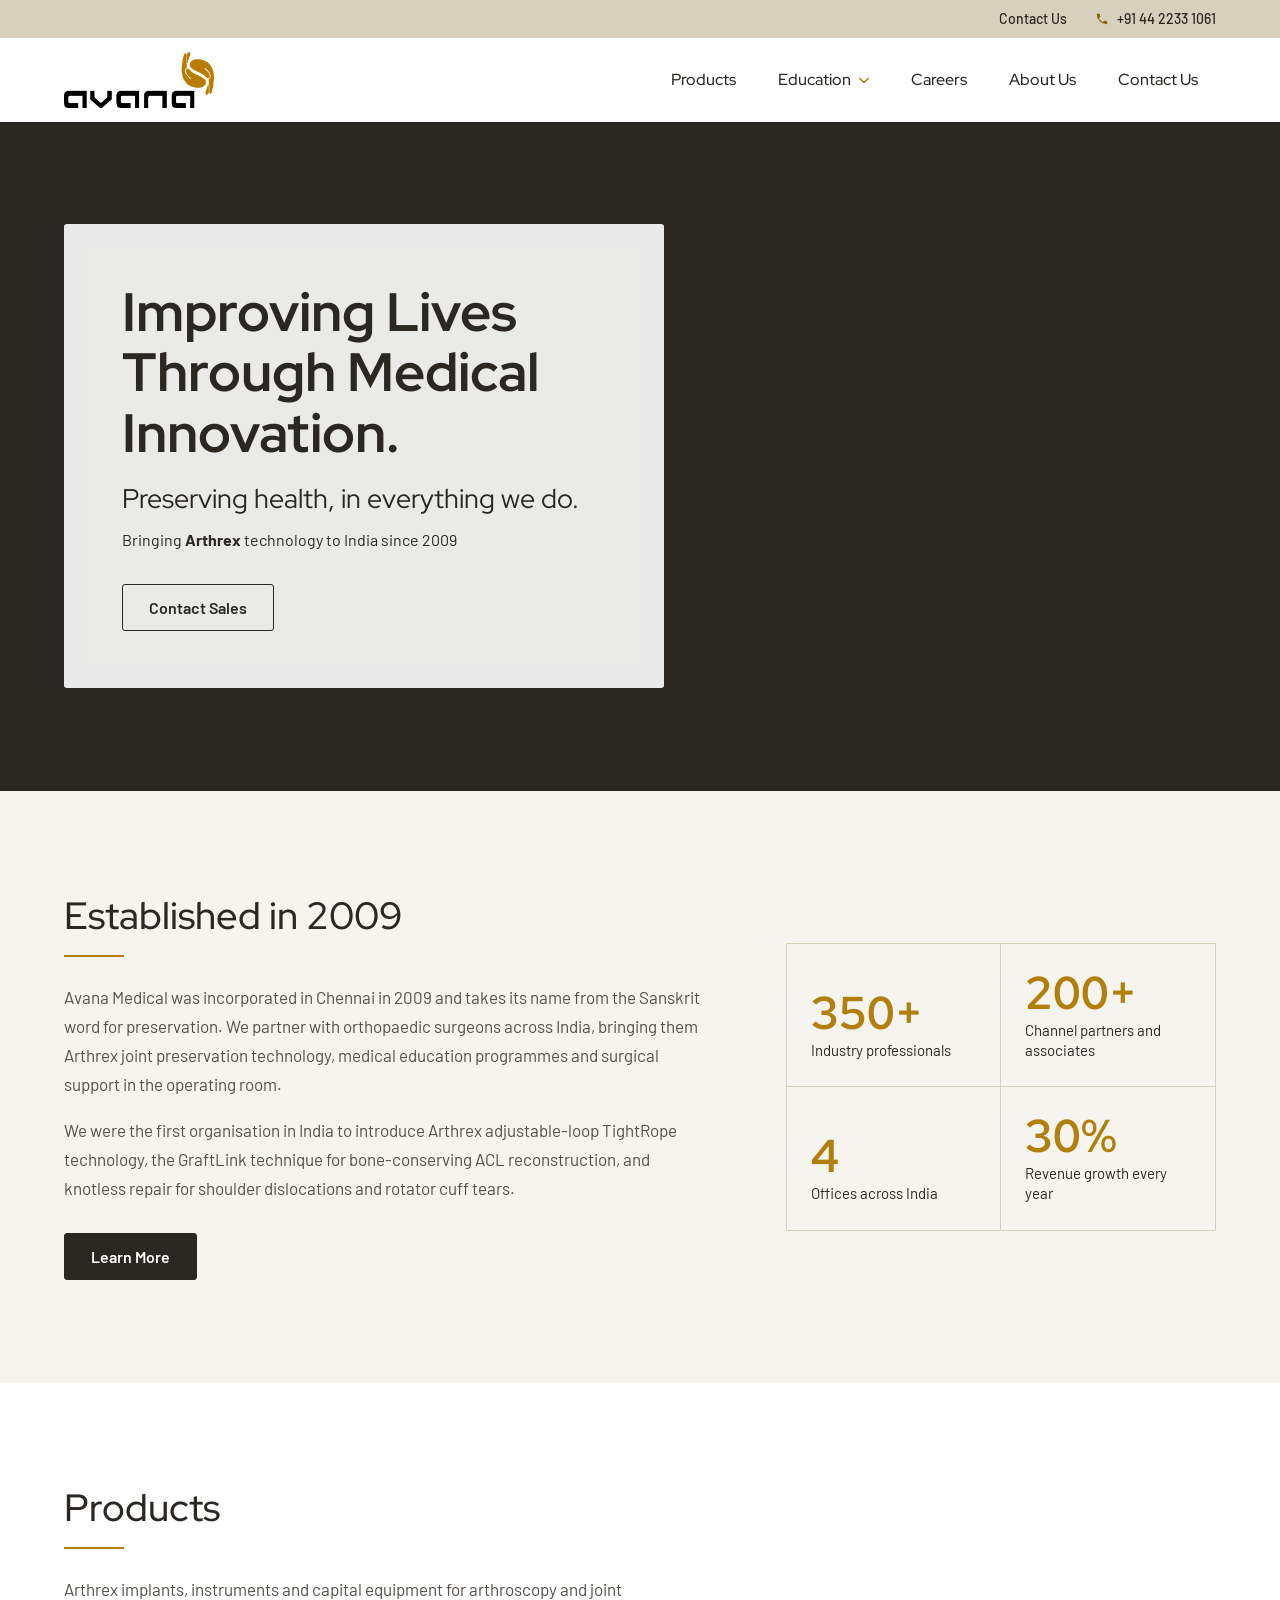
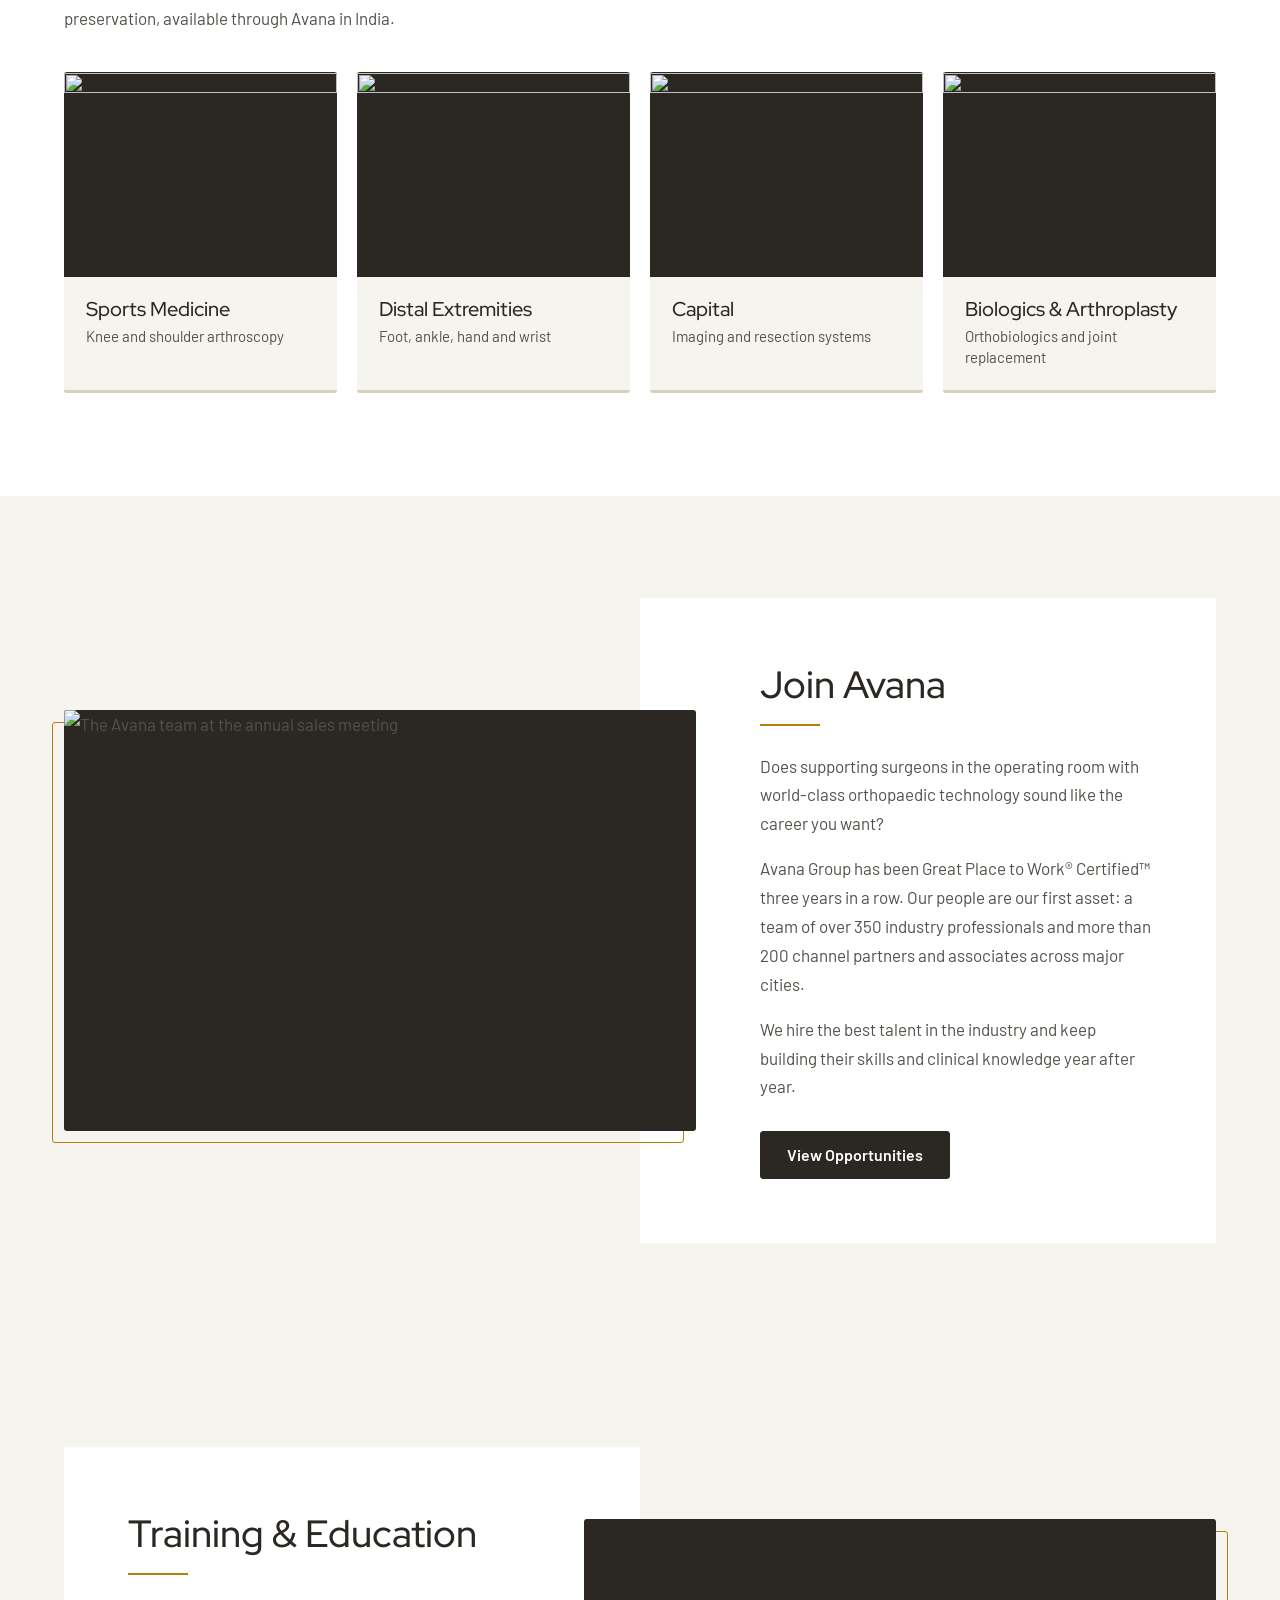
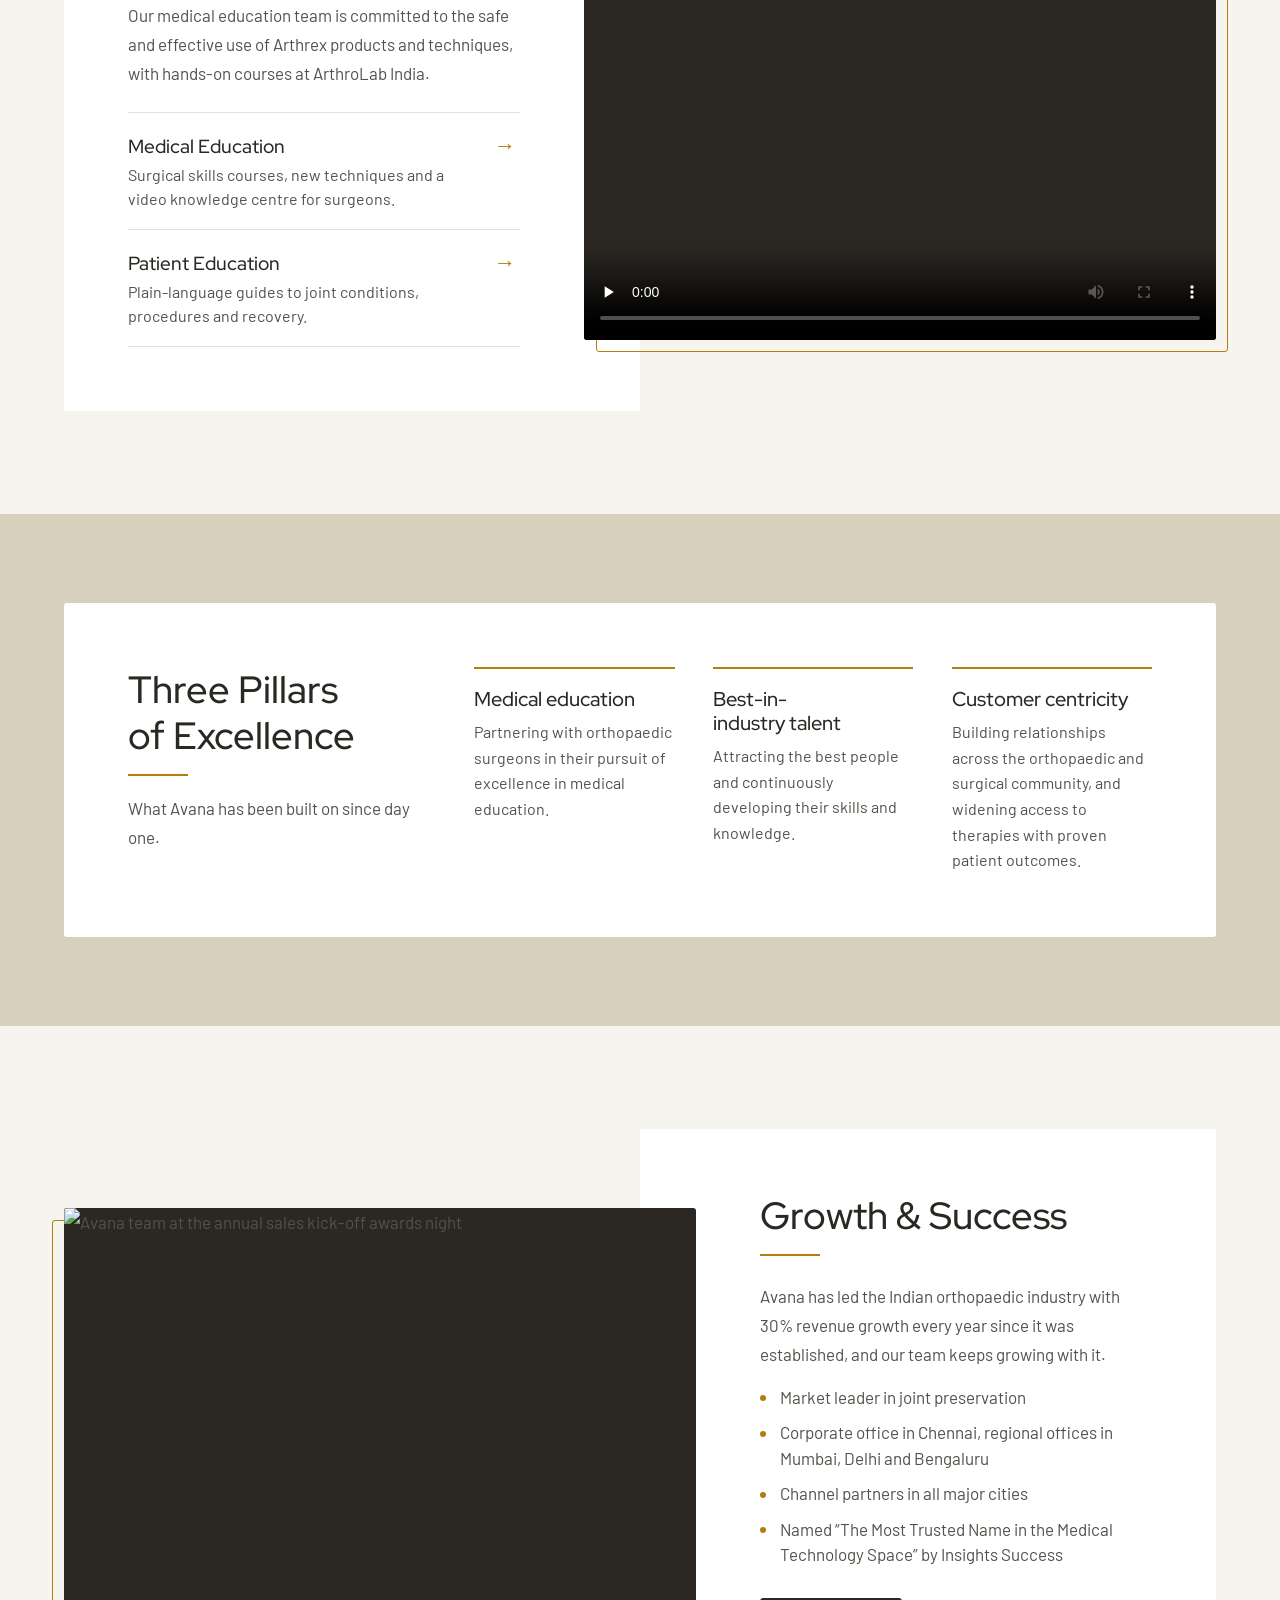
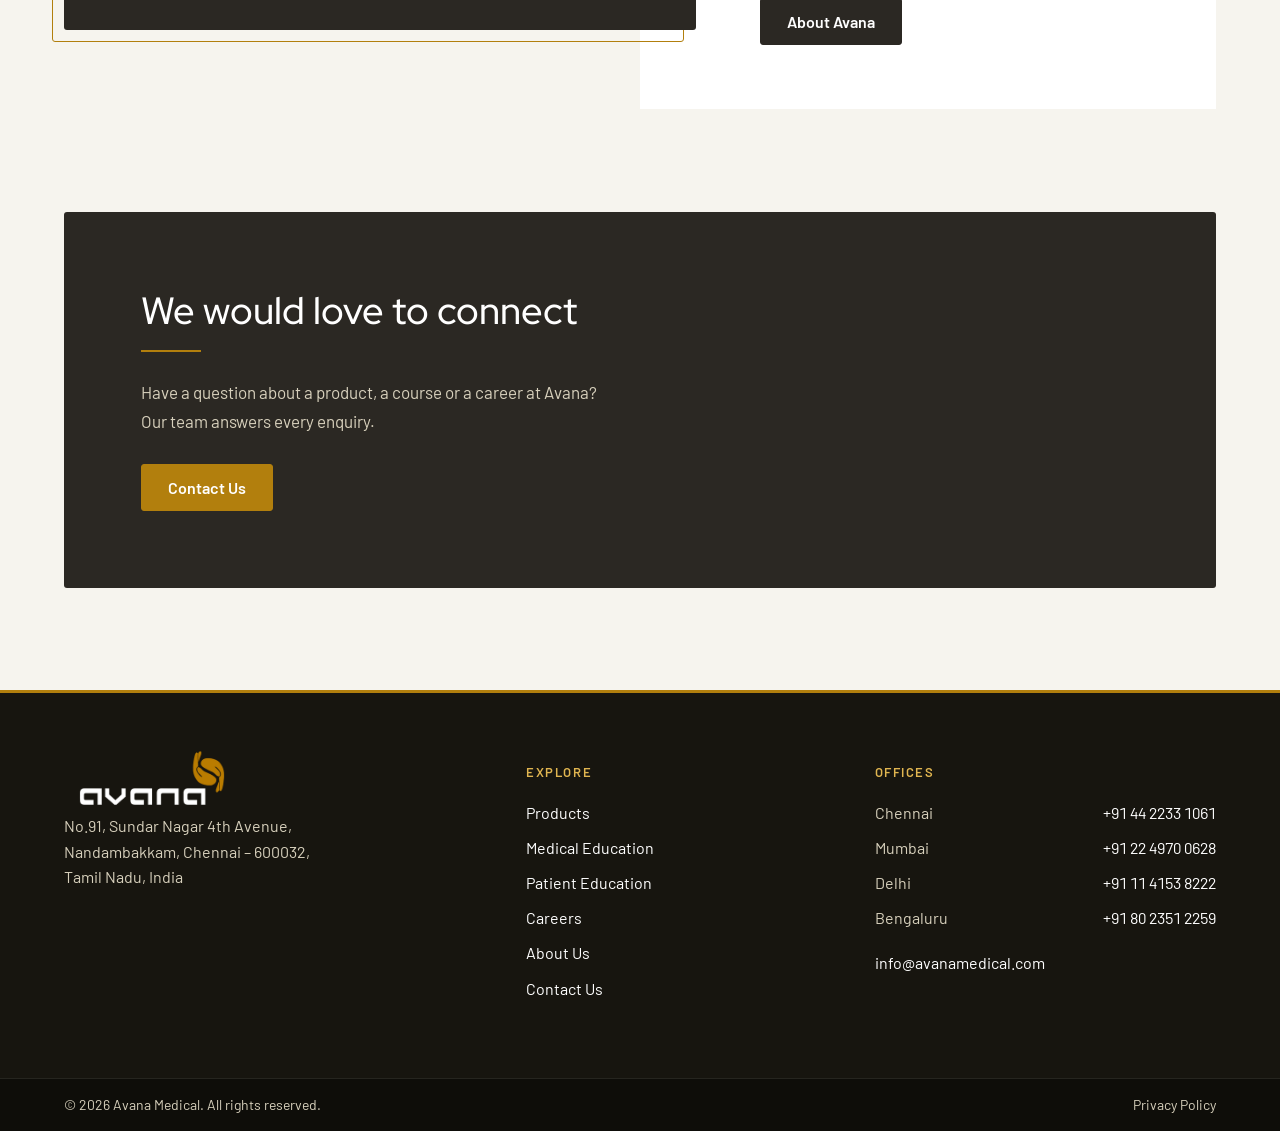
==== index.html @ e6ac974f "Add Avana Medical homepage and About Us page Static site inspired by tribemedical.com in the Avana g" ====
<!DOCTYPE html>
<html lang="en">
<head>
  <meta charset="utf-8">
  <meta name="viewport" content="width=device-width, initial-scale=1">
  <title>Avana Medical | Preserving Health</title>
  <meta name="description" content="Avana Medical brings Arthrex joint preservation technology, surgeon education and surgical support to orthopaedic teams across India. Established in Chennai in 2009.">
  <meta name="theme-color" content="#b27f0d">

  <link rel="preconnect" href="https://fonts.googleapis.com">
  <link rel="preconnect" href="https://fonts.gstatic.com" crossorigin>
  <link href="https://fonts.googleapis.com/css2?family=Barlow:wght@400;500;600&family=Red+Hat+Display:wght@400;500;700&display=swap" rel="stylesheet">
  <link rel="stylesheet" href="assets/css/style.css">
</head>
<body>
  <a class="skip-link" href="#main">Skip to content</a>

  <!-- Utility bar -->
  <div class="topbar">
    <div class="container topbar__inner">
      <a href="contact.html">Contact Us</a>
      <a class="topbar__phone" href="tel:+914422331061">
        <svg viewBox="0 0 24 24" width="14" height="14" aria-hidden="true"><path fill="currentColor" d="M6.6 10.8a15.1 15.1 0 0 0 6.6 6.6l2.2-2.2a1 1 0 0 1 1-.25 11.4 11.4 0 0 0 3.6.57 1 1 0 0 1 1 1V20a1 1 0 0 1-1 1A17 17 0 0 1 3 4a1 1 0 0 1 1-1h3.5a1 1 0 0 1 1 1c0 1.25.2 2.45.57 3.6a1 1 0 0 1-.25 1z"/></svg>
        +91 44 2233 1061
      </a>
    </div>
  </div>

  <!-- Header -->
  <header class="header" id="header">
    <div class="container header__inner">
      <a class="logo" href="index.html" aria-label="Avana Medical home">
        <img src="images/avana%20transaparent%20background-black.png" alt="Avana" width="2136" height="792">
      </a>

      <button class="nav-toggle" id="navToggle" aria-controls="nav" aria-expanded="false" aria-label="Open menu">
        <span></span><span></span><span></span>
      </button>

      <nav class="nav" id="nav" aria-label="Main">
        <ul class="nav__list">
          <li><a class="nav__link" href="products.html">Products</a></li>
          <li class="has-sub">
            <button class="nav__link nav__link--btn" type="button" aria-expanded="false" aria-controls="subEducation">
              Education
              <svg viewBox="0 0 12 8" width="10" height="7" aria-hidden="true"><path d="M1 1.5 6 6.5l5-5" fill="none" stroke="currentColor" stroke-width="1.8" stroke-linecap="round" stroke-linejoin="round"/></svg>
            </button>
            <ul class="sub" id="subEducation">
              <li><a href="medical-education.html">Medical Education</a></li>
              <li><a href="patient-education.html">Patient Education</a></li>
            </ul>
          </li>
          <li><a class="nav__link" href="careers.html">Careers</a></li>
          <li><a class="nav__link" href="about.html">About Us</a></li>
          <li><a class="nav__link" href="contact.html">Contact Us</a></li>
        </ul>
      </nav>
    </div>
  </header>

  <main id="main">

    <!-- Hero -->
    <section class="hero">
      <div class="container">
        <div class="hero__card">
          <h1>Improving Lives Through Medical Innovation.</h1>
          <p class="hero__sub">Preserving health, in everything we do.</p>
          <p class="hero__note">Bringing <strong>Arthrex</strong> technology to India since 2009</p>
          <a class="btn btn--outline" href="contact.html">Contact Sales</a>
        </div>
      </div>
    </section>

    <!-- Established -->
    <section class="section intro">
      <div class="container">
        <div class="intro__text">
          <h2 class="heading">Established in 2009</h2>
          <p>Avana Medical was incorporated in Chennai in 2009 and takes its name from the Sanskrit word for preservation. We partner with orthopaedic surgeons across India, bringing them Arthrex joint preservation technology, medical education programmes and surgical support in the operating room.</p>
          <p>We were the first organisation in India to introduce Arthrex adjustable-loop TightRope technology, the GraftLink technique for bone-conserving ACL reconstruction, and knotless repair for shoulder dislocations and rotator cuff tears.</p>
          <a class="btn" href="about.html">Learn More</a>
        </div>

        <dl class="stats">
          <div class="stat"><dt>Industry professionals</dt><dd>350+</dd></div>
          <div class="stat"><dt>Channel partners and associates</dt><dd>200+</dd></div>
          <div class="stat"><dt>Offices across India</dt><dd>4</dd></div>
          <div class="stat"><dt>Revenue growth every year</dt><dd>30%</dd></div>
        </dl>
      </div>
    </section>

    <!-- Products -->
    <section class="section products" id="products">
      <div class="container">
        <div class="section__head">
          <h2 class="heading">Products</h2>
          <p>Arthrex implants, instruments and capital equipment for arthroscopy and joint preservation, available through Avana in India.</p>
        </div>

        <ul class="product-grid">
          <li>
            <a class="product" href="products.html#sports-medicine">
              <span class="product__img"><img src="https://avanamedical.com/wp-content/uploads/2023/09/banner_resize-04.jpg" alt="" loading="lazy"></span>
              <span class="product__body">
                <span class="product__name">Sports Medicine</span>
                <span class="product__desc">Knee and shoulder arthroscopy</span>
              </span>
            </a>
          </li>
          <li>
            <a class="product" href="products.html#distal-extremities">
              <span class="product__img"><img src="https://avanamedical.com/wp-content/themes/avana/assets/images/banner-3.jpg" alt="" loading="lazy"></span>
              <span class="product__body">
                <span class="product__name">Distal Extremities</span>
                <span class="product__desc">Foot, ankle, hand and wrist</span>
              </span>
            </a>
          </li>
          <li>
            <a class="product" href="products.html#capital">
              <span class="product__img"><img src="https://avanamedical.com/wp-content/uploads/2025/08/5-scaled.png" alt="" loading="lazy"></span>
              <span class="product__body">
                <span class="product__name">Capital</span>
                <span class="product__desc">Imaging and resection systems</span>
              </span>
            </a>
          </li>
          <li>
            <a class="product" href="products.html#biologics-arthroplasty">
              <span class="product__img"><img src="https://avanamedical.com/wp-content/themes/avana/assets/images/banner-2.jpg" alt="" loading="lazy"></span>
              <span class="product__body">
                <span class="product__name">Biologics &amp; Arthroplasty</span>
                <span class="product__desc">Orthobiologics and joint replacement</span>
              </span>
            </a>
          </li>
        </ul>
      </div>
    </section>

    <!-- Careers -->
    <section class="section">
      <div class="container split">
        <div class="split__media">
          <img src="https://avanamedical.com/wp-content/uploads/2024/10/02.png" alt="The Avana team at the annual sales meeting" loading="lazy">
        </div>
        <div class="split__card">
          <h2 class="heading">Join Avana</h2>
          <p>Does supporting surgeons in the operating room with world-class orthopaedic technology sound like the career you want?</p>
          <p>Avana Group has been Great Place to Work® Certified™ three years in a row. Our people are our first asset: a team of over 350 industry professionals and more than 200 channel partners and associates across major cities.</p>
          <p>We hire the best talent in the industry and keep building their skills and clinical knowledge year after year.</p>
          <a class="btn" href="careers.html">View Opportunities</a>
        </div>
      </div>
    </section>

    <!-- Education -->
    <section class="section">
      <div class="container split split--reverse">
        <div class="split__media">
          <video controls preload="none" playsinline poster="https://avanamedical.com/wp-content/themes/avana/assets/images/tour_video.jpg" aria-label="Take a tour of ArthroLab India">
            <source src="https://avanamedical.com/wp-content/uploads/2023/05/take-a-tour.mp4" type="video/mp4">
          </video>
        </div>
        <div class="split__card">
          <h2 class="heading">Training &amp; Education</h2>
          <p>Our medical education team is committed to the safe and effective use of Arthrex products and techniques, with hands-on courses at ArthroLab India.</p>

          <ul class="edu-links">
            <li>
              <a href="medical-education.html">
                <span class="edu-links__title">Medical Education</span>
                <span class="edu-links__desc">Surgical skills courses, new techniques and a video knowledge centre for surgeons.</span>
                <span class="arrow" aria-hidden="true">&rarr;</span>
              </a>
            </li>
            <li>
              <a href="patient-education.html">
                <span class="edu-links__title">Patient Education</span>
                <span class="edu-links__desc">Plain-language guides to joint conditions, procedures and recovery.</span>
                <span class="arrow" aria-hidden="true">&rarr;</span>
              </a>
            </li>
          </ul>
        </div>
      </div>
    </section>

    <!-- Pillars -->
    <section class="band">
      <div class="container">
        <div class="band__card">
          <div class="band__head">
            <h2 class="heading">Three Pillars of Excellence</h2>
            <p>What Avana has been built on since day one.</p>
          </div>
          <ul class="pillars">
            <li>
              <h3>Medical education</h3>
              <p>Partnering with orthopaedic surgeons in their pursuit of excellence in medical education.</p>
            </li>
            <li>
              <h3>Best-in-industry talent</h3>
              <p>Attracting the best people and continuously developing their skills and knowledge.</p>
            </li>
            <li>
              <h3>Customer centricity</h3>
              <p>Building relationships across the orthopaedic and surgical community, and widening access to therapies with proven patient outcomes.</p>
            </li>
          </ul>
        </div>
      </div>
    </section>

    <!-- Growth -->
    <section class="section">
      <div class="container split">
        <div class="split__media">
          <img src="https://avanamedical.com/wp-content/uploads/2025/08/malaysia-1.png" alt="Avana team at the annual sales kick-off awards night" loading="lazy">
        </div>
        <div class="split__card">
          <h2 class="heading">Growth &amp; Success</h2>
          <p>Avana has led the Indian orthopaedic industry with 30% revenue growth every year since it was established, and our team keeps growing with it.</p>
          <ul class="ticks">
            <li>Market leader in joint preservation</li>
            <li>Corporate office in Chennai, regional offices in Mumbai, Delhi and Bengaluru</li>
            <li>Channel partners in all major cities</li>
            <li>Named “The Most Trusted Name in the Medical Technology Space” by Insights Success</li>
          </ul>
          <a class="btn" href="about.html">About Avana</a>
        </div>
      </div>
    </section>

    <!-- Connect -->
    <section class="section section--tight">
      <div class="container">
        <div class="connect">
          <div class="connect__text">
            <h2 class="heading heading--light">We would love to connect</h2>
            <p>Have a question about a product, a course or a career at Avana? Our team answers every enquiry.</p>
            <a class="btn btn--gold" href="contact.html">Contact Us</a>
          </div>
        </div>
      </div>
    </section>

  </main>

  <!-- Footer -->
  <footer class="footer">
    <div class="container footer__grid">
      <div class="footer__brand">
        <img src="images/footer-logo.png" alt="Avana" width="500" height="150" loading="lazy">
        <address>
          No.91, Sundar Nagar 4th Avenue,<br>
          Nandambakkam, Chennai – 600032,<br>
          Tamil Nadu, India
        </address>
      </div>

      <nav aria-label="Footer">
        <h2 class="footer__title">Explore</h2>
        <ul>
          <li><a href="products.html">Products</a></li>
          <li><a href="medical-education.html">Medical Education</a></li>
          <li><a href="patient-education.html">Patient Education</a></li>
          <li><a href="careers.html">Careers</a></li>
          <li><a href="about.html">About Us</a></li>
          <li><a href="contact.html">Contact Us</a></li>
        </ul>
      </nav>

      <div>
        <h2 class="footer__title">Offices</h2>
        <ul class="footer__offices">
          <li><span>Chennai</span> <a href="tel:+914422331061">+91 44 2233 1061</a></li>
          <li><span>Mumbai</span> <a href="tel:+912249700628">+91 22 4970 0628</a></li>
          <li><span>Delhi</span> <a href="tel:+911141538222">+91 11 4153 8222</a></li>
          <li><span>Bengaluru</span> <a href="tel:+918023512259">+91 80 2351 2259</a></li>
        </ul>
        <p class="footer__mail"><a href="mailto:info@avanamedical.com">info@avanamedical.com</a></p>
      </div>
    </div>

    <div class="footer__bar">
      <div class="container footer__bar-inner">
        <p>&copy; <span id="year">2026</span> Avana Medical. All rights reserved.</p>
        <a href="privacy-policy.html">Privacy Policy</a>
      </div>
    </div>
  </footer>

  <script src="assets/js/main.js"></script>
</body>
</html>
---- assets/css/style.css ----
/* Avana Medical — site styles
   Layout: warm paper ground, white cards overlapping outlined photos,
   thin gold rule under every section heading. */

:root {
  /* Brand */
  --primary: #b27f0d;
  --primary-dark: #8a6208;   /* gold for small text on light grounds */
  --secondary: #d7d0bc;

  /* Neutrals, biased toward the brand sand */
  --ink: #2b2823;
  --ink-soft: #55504a;
  --paper: #f6f4ee;
  --white: #ffffff;
  --line: #e4dfd0;

  --font-display: "Red Hat Display", "Segoe UI", Arial, sans-serif;
  --font-body: "Barlow", "Segoe UI", Arial, sans-serif;

  --container: 1200px;
  --gutter: 24px;
  --overlap: 56px;
}

*, *::before, *::after { box-sizing: border-box; }

html { scroll-behavior: smooth; }

body {
  margin: 0;
  background: var(--paper);
  color: var(--ink-soft);
  font-family: var(--font-body);
  font-size: 17px;
  line-height: 1.7;
  -webkit-font-smoothing: antialiased;
}

img { display: block; max-width: 100%; height: auto; }

a { color: inherit; }

h1, h2, h3 {
  margin: 0;
  color: var(--ink);
  font-family: var(--font-display);
  font-weight: 500;
  line-height: 1.2;
  text-wrap: balance;
}

p { margin: 0; }

ul { margin: 0; padding: 0; list-style: none; }

:focus-visible { outline: 2px solid var(--primary); outline-offset: 3px; }

.container {
  width: 100%;
  max-width: var(--container);
  margin-inline: auto;
  padding-inline: var(--gutter);
}

.skip-link {
  position: absolute;
  left: 8px;
  top: -60px;
  z-index: 100;
  padding: 10px 16px;
  background: var(--ink);
  color: var(--white);
}
.skip-link:focus { top: 8px; }

/* ---------- Buttons ---------- */

.btn {
  display: inline-block;
  padding: 13px 26px;
  border: 1px solid var(--ink);
  border-radius: 3px;
  background: var(--ink);
  color: var(--white);
  font-family: var(--font-body);
  font-size: 16px;
  font-weight: 600;
  line-height: 1.2;
  text-decoration: none;
  transition: background-color .2s, border-color .2s, color .2s;
}
.btn:hover { background: var(--primary-dark); border-color: var(--primary-dark); }

.btn--outline { background: transparent; color: var(--ink); }
.btn--outline:hover { background: var(--ink); border-color: var(--ink); color: var(--white); }

.btn--gold { background: var(--primary); border-color: var(--primary); color: var(--white); }
.btn--gold:hover { background: var(--white); border-color: var(--white); color: var(--ink); }

/* ---------- Heading with gold rule ---------- */

.heading {
  font-size: clamp(28px, 3.2vw, 38px);
  padding-bottom: 18px;
  margin-bottom: 26px;
  position: relative;
}
.heading::after {
  content: "";
  position: absolute;
  left: 0;
  bottom: 0;
  width: 60px;
  height: 2px;
  background: var(--primary);
}
.heading--light { color: var(--white); }

/* ---------- Top bar ---------- */

.topbar { background: var(--secondary); color: var(--ink); font-size: 14px; font-weight: 500; }
.topbar__inner { display: flex; justify-content: flex-end; align-items: center; gap: 28px; min-height: 38px; }
.topbar a { text-decoration: none; }
.topbar a:hover { text-decoration: underline; }
.topbar__phone { display: inline-flex; align-items: center; gap: 8px; }
.topbar__phone svg { color: var(--primary-dark); }

/* ---------- Header / nav ---------- */

.header {
  position: sticky;
  top: 0;
  z-index: 50;
  background: var(--white);
  transition: box-shadow .2s;
}
.header.is-stuck { box-shadow: 0 2px 18px rgba(43, 40, 35, .1); }

.header__inner { display: flex; align-items: center; justify-content: space-between; gap: 24px; min-height: 84px; }

.logo img { width: 150px; height: auto; }

.nav__list { display: flex; align-items: center; gap: 6px; }

.nav__link {
  display: inline-flex;
  align-items: center;
  gap: 8px;
  padding: 12px 18px;
  border: 0;
  background: none;
  color: var(--ink);
  font-family: var(--font-display);
  font-size: 16px;
  font-weight: 500;
  line-height: 1.2;
  text-decoration: none;
  cursor: pointer;
  position: relative;
}
.nav__link::after {
  content: "";
  position: absolute;
  left: 18px;
  right: 18px;
  bottom: 4px;
  height: 2px;
  background: var(--primary);
  transform: scaleX(0);
  transform-origin: left;
  transition: transform .2s;
}
.nav__link:hover::after,
.has-sub:hover > .nav__link::after,
.has-sub.is-open > .nav__link::after { transform: scaleX(1); }
.nav__link svg { color: var(--primary); transition: transform .2s; }
.has-sub:hover > .nav__link svg,
.has-sub.is-open > .nav__link svg { transform: rotate(180deg); }

.has-sub { position: relative; }

.sub {
  position: absolute;
  top: 100%;
  left: 0;
  min-width: 230px;
  padding: 8px 0;
  background: var(--white);
  border-top: 2px solid var(--primary);
  box-shadow: 0 14px 30px rgba(43, 40, 35, .14);
  opacity: 0;
  visibility: hidden;
  transform: translateY(6px);
  transition: opacity .18s, transform .18s, visibility .18s;
}
.has-sub:hover > .sub,
.has-sub:focus-within > .sub,
.has-sub.is-open > .sub { opacity: 1; visibility: visible; transform: none; }

.sub a {
  display: block;
  padding: 11px 20px;
  color: var(--ink);
  font-size: 16px;
  font-weight: 500;
  text-decoration: none;
}
.sub a:hover { background: var(--paper); color: var(--primary-dark); }

.nav-toggle {
  display: none;
  width: 44px;
  height: 44px;
  padding: 11px 9px;
  border: 0;
  background: none;
  cursor: pointer;
  flex-direction: column;
  justify-content: space-between;
}
.nav-toggle span { display: block; height: 2px; background: var(--ink); transition: transform .2s, opacity .2s; }
.nav-toggle[aria-expanded="true"] span:nth-child(1) { transform: translateY(10px) rotate(45deg); }
.nav-toggle[aria-expanded="true"] span:nth-child(2) { opacity: 0; }
.nav-toggle[aria-expanded="true"] span:nth-child(3) { transform: translateY(-10px) rotate(-45deg); }

/* ---------- Hero ---------- */

.hero {
  background: var(--ink) url("https://avanamedical.com/wp-content/uploads/2023/09/banner_resize-06.jpg") right center / cover no-repeat;
  padding-block: clamp(48px, 8vw, 110px);
}

.hero__card {
  max-width: 600px;
  padding: clamp(28px, 4.5vw, 60px);
  background: rgba(255, 255, 255, .9);
  -webkit-backdrop-filter: blur(10px);
  backdrop-filter: blur(10px);
  border-radius: 3px;
}

.hero h1 { font-size: clamp(34px, 4.6vw, 54px); font-weight: 700; line-height: 1.12; }
.hero__sub { margin-top: 18px; color: var(--ink); font-family: var(--font-display); font-size: clamp(20px, 2.2vw, 27px); line-height: 1.3; }
.hero__note { margin-top: 10px; color: var(--ink); font-size: 16px; }
.hero .btn { margin-top: 30px; }

/* ---------- Sections ---------- */

.section { padding-block: clamp(56px, 8vw, 110px); }
.section--tight { padding-top: 0; }

.section__head { max-width: 640px; margin-bottom: 40px; }

/* Intro */
.intro .container { display: grid; grid-template-columns: minmax(0, 1.5fr) minmax(0, 1fr); gap: clamp(32px, 6vw, 90px); align-items: center; }
.intro__text { display: flex; flex-direction: column; align-items: flex-start; gap: 18px; }
.intro__text .heading { margin-bottom: 8px; }
.intro__text .btn { margin-top: 12px; }

.stats { margin: 0; display: grid; grid-template-columns: 1fr 1fr; border-top: 1px solid var(--secondary); border-left: 1px solid var(--secondary); }
.stat { display: flex; flex-direction: column-reverse; gap: 4px; padding: 26px 24px; border-right: 1px solid var(--secondary); border-bottom: 1px solid var(--secondary); }
.stat dd { margin: 0; color: var(--primary); font-family: var(--font-display); font-size: clamp(34px, 3.6vw, 46px); font-weight: 700; line-height: 1; font-variant-numeric: tabular-nums; }
.stat dt { color: var(--ink); font-size: 15px; line-height: 1.35; }

/* Products */
.products { background: var(--white); }

.product-grid { display: grid; grid-template-columns: repeat(4, minmax(0, 1fr)); gap: 20px; }

.product-grid > li { display: flex; }

.product {
  display: flex;
  flex-direction: column;
  width: 100%;
  overflow: hidden;
  border-radius: 3px;
  background: var(--paper);
  text-decoration: none;
}
.product__img { overflow: hidden; background: var(--ink); }
.product img { width: 100%; aspect-ratio: 4 / 3; object-fit: cover; object-position: 78% center; transition: transform .5s; }
.product:hover img { transform: scale(1.05); }
.product__body { flex: 1; padding: 20px 22px 22px; display: flex; flex-direction: column; gap: 4px; border-bottom: 3px solid var(--secondary); transition: border-color .2s; }
.product:hover .product__body { border-bottom-color: var(--primary); }
.product__name { color: var(--ink); font-family: var(--font-display); font-size: 20px; font-weight: 500; line-height: 1.25; }
.product__desc { font-size: 15px; line-height: 1.4; }

/* Split: outlined photo with an overlapping white card */
.split { display: grid; grid-template-columns: minmax(0, 1fr) minmax(0, 1fr); align-items: center; }

.split__media { position: relative; z-index: 1; margin-right: calc(var(--overlap) * -1); }
.split__media::before { content: ""; position: absolute; inset: 12px 12px -12px -12px; border: 1px solid var(--primary); border-radius: 3px; }
.split__media img,
.split__media video { position: relative; display: block; width: 100%; aspect-ratio: 3 / 2; object-fit: cover; border-radius: 3px; background: var(--ink); }

.split__card {
  background: var(--white);
  padding: clamp(32px, 5vw, 72px);
  padding-left: calc(var(--overlap) + clamp(32px, 5vw, 72px));
  display: flex;
  flex-direction: column;
  align-items: flex-start;
  gap: 16px;
}
.split__card .heading { margin-bottom: 10px; }
.split__card .btn { margin-top: 14px; }

.split--reverse .split__media { order: 2; margin-right: 0; margin-left: calc(var(--overlap) * -1); }
.split--reverse .split__media::before { inset: 12px -12px -12px 12px; }
.split--reverse .split__card { padding-left: clamp(32px, 5vw, 72px); padding-right: calc(var(--overlap) + clamp(32px, 5vw, 72px)); }

/* Education links */
.edu-links { align-self: stretch; margin-top: 8px; border-top: 1px solid var(--line); }
.edu-links a { position: relative; display: block; padding: 18px 44px 18px 0; border-bottom: 1px solid var(--line); text-decoration: none; }
.edu-links__title { display: block; color: var(--ink); font-family: var(--font-display); font-size: 19px; font-weight: 500; transition: color .2s; }
.edu-links__desc { display: block; font-size: 16px; line-height: 1.5; }
.edu-links .arrow { position: absolute; right: 4px; top: 18px; color: var(--primary); font-size: 22px; line-height: 1.2; transition: transform .2s; }
.edu-links a:hover .edu-links__title { color: var(--primary-dark); }
.edu-links a:hover .arrow { transform: translateX(5px); }

/* Tick list */
.ticks { display: flex; flex-direction: column; gap: 10px; }
.ticks li { position: relative; padding-left: 20px; line-height: 1.5; }
.ticks li::before { content: ""; position: absolute; left: 0; top: .6em; width: 6px; height: 6px; border-radius: 50%; background: var(--primary); }

/* Pillars band */
.band { background: var(--secondary); padding-block: clamp(48px, 7vw, 90px); }
.band__card { background: var(--white); padding: clamp(32px, 5vw, 64px); display: grid; grid-template-columns: minmax(0, 1fr) minmax(0, 2.4fr); gap: clamp(28px, 5vw, 72px); border-radius: 3px; }
.band__head .heading { margin-bottom: 18px; }
.pillars { display: grid; grid-template-columns: repeat(3, minmax(0, 1fr)); gap: clamp(20px, 3vw, 40px); }
.pillars li { padding-top: 18px; border-top: 2px solid var(--primary); }
.pillars h3 { margin-bottom: 8px; font-size: 20px; }
.pillars p { font-size: 16px; line-height: 1.6; }

/* Connect */
.connect {
  background: var(--ink) url("https://avanamedical.com/wp-content/uploads/2023/09/banner_resize-04.jpg") right center / cover no-repeat;
  border-radius: 3px;
  padding: clamp(36px, 6vw, 80px);
}
.connect__text { max-width: 480px; color: var(--secondary); display: flex; flex-direction: column; align-items: flex-start; gap: 0; }
.connect__text .btn { margin-top: 28px; }

/* ---------- Footer ---------- */

.footer { background: #17150f; border-top: 3px solid var(--primary); color: var(--secondary); font-size: 16px; }
.footer__grid { display: grid; grid-template-columns: minmax(0, 1.4fr) minmax(0, 1fr) minmax(0, 1.2fr); gap: clamp(28px, 5vw, 72px); padding-block: clamp(40px, 6vw, 72px); }
/* footer-logo.png carries transparent padding, so it is sized wider and pulled into line */
.footer__brand img { width: 220px; margin: -20px 0 2px -22px; }
.footer address { font-style: normal; line-height: 1.6; }
.footer__title { margin-bottom: 14px; color: #e0b550; font-family: var(--font-body); font-size: 13px; font-weight: 600; letter-spacing: .12em; text-transform: uppercase; }
.footer li { padding-block: 4px; }
.footer a { color: var(--white); text-decoration: none; }
.footer a:hover { color: #e0b550; text-decoration: underline; }
.footer__offices li { display: flex; justify-content: space-between; gap: 16px; flex-wrap: wrap; font-variant-numeric: tabular-nums; }
.footer__mail { margin-top: 14px; }
.footer__bar { background: #0e0d09; border-top: 1px solid rgba(215, 208, 188, .12); color: var(--secondary); font-size: 14px; }
.footer__bar-inner { display: flex; justify-content: space-between; align-items: center; flex-wrap: wrap; gap: 8px 24px; min-height: 52px; padding-block: 12px; }
.footer__bar a { color: var(--secondary); }
.footer__bar a:hover { color: var(--white); }

/* ---------- Responsive ---------- */

@media (max-width: 1000px) {
  .product-grid { grid-template-columns: repeat(2, minmax(0, 1fr)); }
  .band__card { grid-template-columns: 1fr; }
}

@media (max-width: 860px) {
  :root { --gutter: 20px; }
  body { font-size: 16px; }

  .nav-toggle { display: flex; }

  .nav {
    position: absolute;
    top: 100%;
    left: 0;
    right: 0;
    background: var(--white);
    border-top: 1px solid var(--line);
    box-shadow: 0 18px 30px rgba(43, 40, 35, .14);
    display: none;
  }
  .nav.is-open { display: block; }
  .nav__list { flex-direction: column; align-items: stretch; gap: 0; padding: 8px var(--gutter) 16px; }
  .nav__link { width: 100%; justify-content: space-between; padding: 14px 0; border-bottom: 1px solid var(--line); font-size: 17px; }
  .nav__link::after { display: none; }

  .sub { position: static; display: none; min-width: 0; padding: 0 0 0 16px; border-top: 0; box-shadow: none; opacity: 1; visibility: visible; transform: none; transition: none; }
  .has-sub:hover > .sub, .has-sub:focus-within > .sub { display: none; }
  .has-sub.is-open > .sub { display: block; }
  .has-sub:hover > .nav__link svg { transform: none; }
  .has-sub.is-open > .nav__link svg { transform: rotate(180deg); }
  .sub a { padding: 13px 0; border-bottom: 1px solid var(--line); }

  .header__inner { min-height: 68px; }

  .intro .container { grid-template-columns: 1fr; }

  .split { grid-template-columns: 1fr; }
  .split__media, .split--reverse .split__media { order: 0; margin: 0 12px 0 12px; }
  .split__card, .split--reverse .split__card { padding: 44px 24px 32px; margin-top: -12px; }

  .pillars { grid-template-columns: 1fr; }

  .footer__grid { grid-template-columns: 1fr 1fr; }
  .footer__brand { grid-column: 1 / -1; }
}

@media (max-width: 520px) {
  .product-grid { grid-template-columns: 1fr; }
  .product img { aspect-ratio: 16 / 9; }
  .footer__grid { grid-template-columns: 1fr; }
  .hero { background-position: 70% center; }
}

@media (prefers-reduced-motion: reduce) {
  html { scroll-behavior: auto; }
  *, *::before, *::after { transition: none !important; }
}

/* =====================================================================
   Inner pages: shared pieces (page hero, two-tone headings, reveal)
   ===================================================================== */

:root {
  --sand-light: #ebe6d8;
  --gold-light: #e0b550;   /* gold for text on dark grounds */
  --night: #17150f;
  --danger: #b3261e;
}

.gold { color: var(--primary); }

.eyebrow { color: var(--primary-dark); font-size: 13px; font-weight: 600; letter-spacing: .14em; text-transform: uppercase; }

.heading--center { text-align: center; }
.heading--center::after { left: 50%; transform: translateX(-50%); }

.lead { color: var(--ink); font-size: 19px; font-weight: 500; line-height: 1.55; }

.section--sand { background: var(--secondary); }
.section--sand .gold, .section--sand .gptw__num { color: var(--primary-dark); }
.section--sand-light { background: var(--sand-light); }

.nav__link[aria-current="page"]::after { transform: scaleX(1); }

/* Scroll reveal. Only active once main.js has added .reveal-ready */
.reveal-ready [data-reveal] { opacity: 0; translate: 0 28px; transition: opacity .7s ease, translate .7s ease, transform .25s, box-shadow .25s; }
.reveal-ready [data-reveal].is-in { opacity: 1; translate: none; }

@keyframes spin { to { transform: rotate(360deg); } }

/* ---------- Page hero ---------- */

.page-hero {
  position: relative;
  isolation: isolate;
  overflow: hidden;
  padding-block: clamp(64px, 9vw, 120px);
  border-bottom: 3px solid var(--primary);
  background: var(--night);
  color: var(--secondary);
  text-align: center;
}
.page-hero::before {
  content: "";
  position: absolute;
  inset: 0;
  z-index: -2;
  background: url("https://avanamedical.com/wp-content/uploads/2024/10/about-us-banner-1-1568x491.png") center / cover no-repeat;
  opacity: .2;
  filter: grayscale(.7);
}
.page-hero::after {
  content: "";
  position: absolute;
  inset: 0;
  z-index: -2;
  background: radial-gradient(ellipse at center, rgba(23, 21, 15, .35) 0%, rgba(23, 21, 15, .92) 78%);
}
.network { position: absolute; inset: 0; z-index: -1; width: 100%; height: 100%; }
.page-hero__inner { position: relative; }
.page-hero h1 { color: var(--white); font-size: clamp(36px, 5vw, 56px); font-weight: 700; }
.page-hero p { margin-top: 12px; font-family: var(--font-display); font-size: clamp(17px, 1.8vw, 21px); }

.crumbs { display: flex; justify-content: center; gap: 10px; margin-bottom: 18px; font-size: 14px; letter-spacing: .04em; }
.crumbs a { color: var(--secondary); text-decoration: none; }
.crumbs a:hover { color: var(--white); text-decoration: underline; }
.crumbs [aria-current] { color: var(--gold-light); }

/* =====================================================================
   About page
   ===================================================================== */

/* Foundation + technology orbit */
.foundation { display: grid; grid-template-columns: minmax(0, 1.05fr) minmax(0, 1fr); gap: clamp(32px, 6vw, 80px); align-items: center; }
.foundation__text { display: flex; flex-direction: column; gap: 18px; }
.foundation__text .heading { margin-bottom: 6px; }

.orbit { position: relative; width: 100%; max-width: 460px; margin-inline: auto; aspect-ratio: 1; }
.orbit__art { display: block; width: 100%; height: 100%; overflow: visible; }
.orbit__ring, .orbit__sat { transform-origin: 200px 200px; }
.orbit__ring--a { animation: spin 90s linear infinite; }
.orbit__ring--b { animation: spin 70s linear infinite reverse; }
.orbit__sat--a { animation: spin 20s linear infinite; }
.orbit__sat--b { animation: spin 13s linear infinite reverse; }

.orbit__list { position: absolute; inset: 0; }
.orbit__list li {
  position: absolute;
  left: var(--x);
  top: var(--y);
  transform: translate(-50%, -50%);
  width: max-content;
  max-width: 150px;
  padding: 8px 12px;
  border: 1px solid var(--line);
  border-top: 2px solid var(--primary);
  border-radius: 3px;
  background: var(--white);
  box-shadow: 0 8px 20px rgba(43, 40, 35, .1);
  color: var(--ink);
  font-size: 13.5px;
  font-weight: 600;
  line-height: 1.3;
  text-align: center;
}

/* Purpose / Mission / Vision */
.pmv { display: grid; grid-template-columns: repeat(3, minmax(0, 1fr)); gap: 24px; margin-top: 18px; }
.pmv__card {
  position: relative;
  overflow: hidden;
  display: flex;
  flex-direction: column;
  gap: 12px;
  padding: 34px 30px 38px;
  border-radius: 4px;
  background: var(--white);
  box-shadow: 0 10px 30px rgba(43, 40, 35, .08);
  transition: transform .25s, box-shadow .25s;
}
.pmv__card::after { content: ""; position: absolute; right: -70px; bottom: -70px; width: 180px; height: 180px; border: 1px solid var(--line); border-radius: 50%; box-shadow: 0 0 0 26px rgba(215, 208, 188, .22); pointer-events: none; }
.pmv__card:hover { transform: translateY(-6px); box-shadow: 0 18px 40px rgba(43, 40, 35, .14); }
.pmv__icon { display: grid; place-items: center; width: 58px; height: 58px; border-radius: 50%; background: var(--sand-light); color: var(--primary-dark); }
.pmv__card h3 { font-size: 22px; }
.pmv__card p { position: relative; z-index: 1; }

.pmv__card--feature { background: linear-gradient(160deg, #c1902a 0%, #8a6208 52%, #3a2b0a 100%); color: rgba(255, 255, 255, .94); }
.pmv__card--feature h3 { color: var(--white); }
.pmv__card--feature .pmv__icon { background: rgba(255, 255, 255, .16); color: var(--white); }
.pmv__card--feature::after { border-color: rgba(255, 255, 255, .28); box-shadow: 0 0 0 26px rgba(255, 255, 255, .06); }

/* Image + text pairs */
.duo { display: grid; grid-template-columns: minmax(0, .9fr) minmax(0, 1.1fr); gap: clamp(40px, 6vw, 88px); align-items: center; }
.duo--reverse { grid-template-columns: minmax(0, 1.1fr) minmax(0, .9fr); }
.duo--reverse > :first-child { order: 2; }
.duo--wide-text { grid-template-columns: minmax(0, 1.5fr) minmax(0, .75fr); }
.duo__text { display: flex; flex-direction: column; gap: 16px; }
.duo__text .heading { margin-bottom: 10px; }
.duo__text strong { color: var(--ink); font-weight: 600; }

/* Photo with gold corner brackets */
.frame { position: relative; margin: 14px; }
.frame::before, .frame::after { content: ""; position: absolute; width: 72px; height: 72px; border: 0 solid var(--primary); }
.frame::before { top: -14px; left: -14px; border-top-width: 5px; border-left-width: 5px; }
.frame::after { bottom: -14px; right: -14px; border-bottom-width: 5px; border-right-width: 5px; }
.frame--right::before { left: auto; right: -14px; border-left-width: 0; border-right-width: 5px; }
.frame--right::after { right: auto; left: -14px; border-right-width: 0; border-left-width: 5px; }
.frame img { position: relative; width: 100%; border-radius: 3px; box-shadow: 0 18px 40px rgba(43, 40, 35, .18); }

/* Figures strip */
.figures { margin: clamp(44px, 6vw, 76px) 0 0; display: grid; grid-template-columns: repeat(4, minmax(0, 1fr)); border-top: 3px solid var(--primary); border-radius: 4px; background: var(--white); box-shadow: 0 10px 30px rgba(43, 40, 35, .08); }
.figures > div { display: flex; flex-direction: column-reverse; justify-content: flex-end; gap: 6px; padding: 28px 26px; border-left: 1px solid var(--line); }
.figures > div:first-child { border-left: 0; }
.figures dd { margin: 0; min-height: 46px; display: flex; align-items: center; color: var(--primary); font-family: var(--font-display); font-size: clamp(34px, 3.6vw, 46px); font-weight: 700; line-height: 1; font-variant-numeric: tabular-nums; }
.figures dd.figures__words { font-size: clamp(22px, 2.2vw, 28px); }
.figures dt { color: var(--ink); font-size: 15px; line-height: 1.35; }

/* Leadership */
.leader__quote { color: var(--primary); opacity: .35; }
.portrait { margin: 0; }
.portrait img { aspect-ratio: 4 / 5; object-fit: cover; object-position: left center; }
.portrait figcaption { display: flex; flex-direction: column; gap: 2px; margin-top: 30px; text-align: center; }
.portrait figcaption strong { color: var(--ink); font-family: var(--font-display); font-size: 20px; font-weight: 500; }
.portrait figcaption span { color: var(--primary-dark); font-size: 13px; font-weight: 600; letter-spacing: .14em; text-transform: uppercase; }

/* Check list */
.checks { display: flex; flex-direction: column; gap: 12px; }
.checks li { position: relative; padding-left: 34px; line-height: 1.55; }
.checks li::before { content: ""; position: absolute; left: 0; top: .28em; width: 20px; height: 20px; border-radius: 50%; background: var(--primary); }
.checks li::after { content: ""; position: absolute; left: 7px; top: calc(.28em + 4px); width: 6px; height: 10px; border: solid var(--white); border-width: 0 2px 2px 0; transform: rotate(45deg); }
.motto { margin-top: 10px; padding: 16px 20px; border-left: 3px solid var(--primary); background: var(--sand-light); color: var(--ink); font-family: var(--font-display); font-size: 18px; font-weight: 500; line-height: 1.4; }

/* Great Place to Work */
.gptw .heading { margin-bottom: 4px; }
.gptw__years { display: flex; align-items: center; gap: 16px; }
.gptw__num { color: var(--primary); font-family: var(--font-display); font-size: 88px; font-weight: 700; line-height: .9; }
.gptw__label { color: var(--ink); font-family: var(--font-display); font-size: 18px; font-weight: 500; line-height: 1.3; }
.gptw__rings { display: flex; margin-left: 12px; }
.gptw__rings i { width: 36px; height: 36px; margin-left: -11px; border: 2px solid var(--primary); border-radius: 50%; background: rgba(178, 127, 13, .12); }
.gptw__rings i:first-child { margin-left: 0; }

/* Honours */
.honours { display: grid; grid-template-columns: repeat(3, minmax(0, 1fr)); gap: 24px; margin-top: 18px; }
.honour { position: relative; display: flex; flex-direction: column; align-items: center; gap: 10px; padding: 44px 28px 38px; border: 1px solid var(--line); border-radius: 4px; background: var(--white); text-align: center; transition: transform .25s, box-shadow .25s; }
.honour::before { content: ""; position: absolute; top: -1px; left: 50%; width: 64px; height: 3px; background: var(--primary); transform: translateX(-50%); }
.honour:hover { transform: translateY(-6px); box-shadow: 0 18px 40px rgba(43, 40, 35, .12); }
.honour__seal { margin-bottom: 8px; color: var(--primary); }
.honour h3 { font-size: 19px; line-height: 1.3; }
.honour p { font-size: 16px; line-height: 1.55; }

/* Get in touch */
.touch { display: grid; grid-template-columns: minmax(0, 1.1fr) minmax(0, .9fr); gap: clamp(32px, 5vw, 72px); align-items: stretch; }

.form { display: flex; flex-direction: column; gap: 18px; }
.form__row { display: grid; grid-template-columns: 1fr 1fr; gap: 18px; }
.field { display: flex; flex-direction: column; gap: 6px; min-width: 0; }
.field label { color: var(--ink); font-size: 15px; font-weight: 600; }
.field input, .field textarea { width: 100%; padding: 13px 14px; border: 1px solid #cbc3ad; border-radius: 3px; background: var(--white); color: var(--ink); font: inherit; line-height: 1.4; }
.field textarea { resize: vertical; min-height: 130px; }
.field input::placeholder, .field textarea::placeholder { color: #8d877b; }
.field input:focus, .field textarea:focus { border-color: var(--primary); outline: 2px solid rgba(178, 127, 13, .3); outline-offset: 0; }
.field [aria-invalid="true"] { border-color: var(--danger); }
.field__error { color: var(--danger); font-size: 14px; line-height: 1.4; }
.btn--block { width: 100%; text-align: center; cursor: pointer; }
.form .btn--gold:hover { background: var(--primary-dark); border-color: var(--primary-dark); color: var(--white); }
.form__status { padding: 12px 14px; border-left: 3px solid var(--primary); background: var(--white); color: var(--ink); font-size: 15px; line-height: 1.5; }

.touch__panel { position: relative; isolation: isolate; overflow: hidden; display: flex; align-items: flex-end; min-height: 380px; padding: clamp(28px, 4vw, 48px); border-radius: 4px; background: var(--night); color: var(--secondary); }
.touch__panel::before { content: ""; position: absolute; inset: 0; z-index: 0; background: linear-gradient(to top, rgba(23, 21, 15, .96) 30%, rgba(23, 21, 15, .2) 100%); }
.touch__panel-body { position: relative; z-index: 1; }
.touch__panel h3 { margin-bottom: 12px; color: var(--white); font-size: 24px; }
.touch__panel address { font-style: normal; line-height: 1.6; }
.touch__panel dl { display: flex; flex-direction: column; gap: 12px; margin: 22px 0 0; }
.touch__panel dt { color: var(--gold-light); font-size: 12px; font-weight: 600; letter-spacing: .14em; text-transform: uppercase; }
.touch__panel dd { margin: 0; color: var(--white); }
.touch__panel a { color: var(--white); text-decoration: none; }
.touch__panel a:hover { text-decoration: underline; }

/* CTA bar */
.cta-bar { display: flex; justify-content: space-between; align-items: center; flex-wrap: wrap; gap: 16px 24px; padding: 26px clamp(24px, 4vw, 48px); border-radius: 6px; background: linear-gradient(100deg, #7a5606 0%, #b27f0d 60%, #c1902a 100%); color: var(--white); }
.cta-bar p { font-family: var(--font-display); font-size: clamp(19px, 2vw, 24px); font-weight: 500; line-height: 1.3; }
.cta-bar__actions { display: flex; flex-wrap: wrap; gap: 12px; }
.btn--light { background: var(--white); border-color: var(--white); color: var(--ink); }
.cta-bar .btn:hover { background: var(--white); border-color: var(--white); color: var(--ink); }
.cta-bar .btn--light:hover { background: var(--ink); border-color: var(--ink); color: var(--white); }

/* ---------- Inner pages: responsive ---------- */

@media (max-width: 1000px) {
  .figures { grid-template-columns: repeat(2, minmax(0, 1fr)); }
  .figures > div:nth-child(3) { border-left: 0; }
  .figures > div:nth-child(n + 3) { border-top: 1px solid var(--line); }
}

@media (max-width: 860px) {
  .foundation, .duo, .duo--reverse, .duo--wide-text, .touch { grid-template-columns: 1fr; }
  .duo--reverse > :first-child { order: 0; }
  .pmv, .honours { grid-template-columns: 1fr; }
  .portrait { max-width: 340px; margin-inline: auto; }
  .frame { max-width: 520px; margin-inline: auto; width: calc(100% - 28px); }
  .touch__panel { min-height: 320px; }
}

@media (max-width: 560px) {
  .orbit { max-width: none; aspect-ratio: auto; }
  .orbit__art { width: 240px; height: 240px; margin-inline: auto; }
  .orbit__list { position: static; display: grid; grid-template-columns: 1fr 1fr; gap: 10px; margin-top: 22px; }
  .orbit__list li { position: static; transform: none; width: auto; max-width: none; display: flex; align-items: center; justify-content: center; }
  .form__row { grid-template-columns: 1fr; }
  .figures { grid-template-columns: 1fr; }
  .figures > div { border-left: 0; }
  .figures > div:nth-child(n + 2) { border-top: 1px solid var(--line); }
  .gptw__num { font-size: 68px; }
  .cta-bar__actions .btn { flex: 1; text-align: center; }
}

@media (prefers-reduced-motion: reduce) {
  .orbit__ring, .orbit__sat { animation: none; }
  .reveal-ready [data-reveal] { opacity: 1; translate: none; }
}
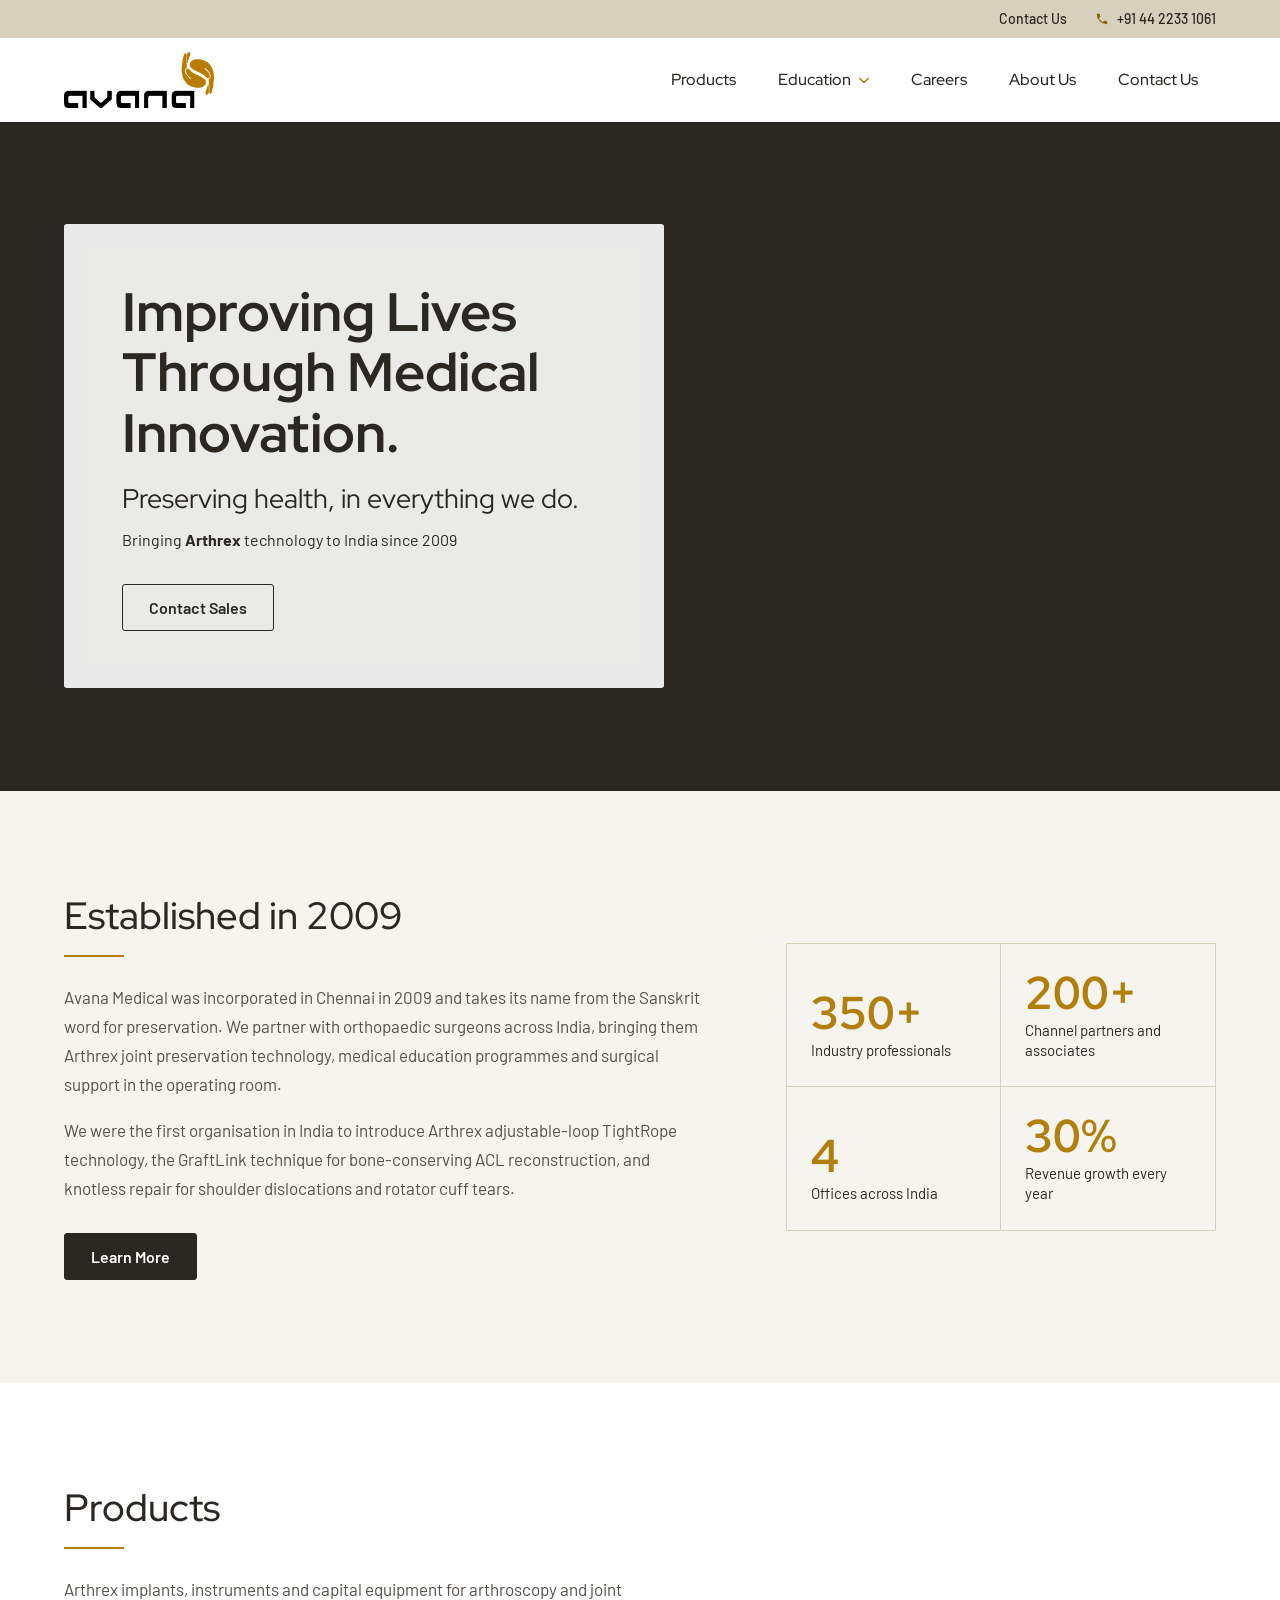
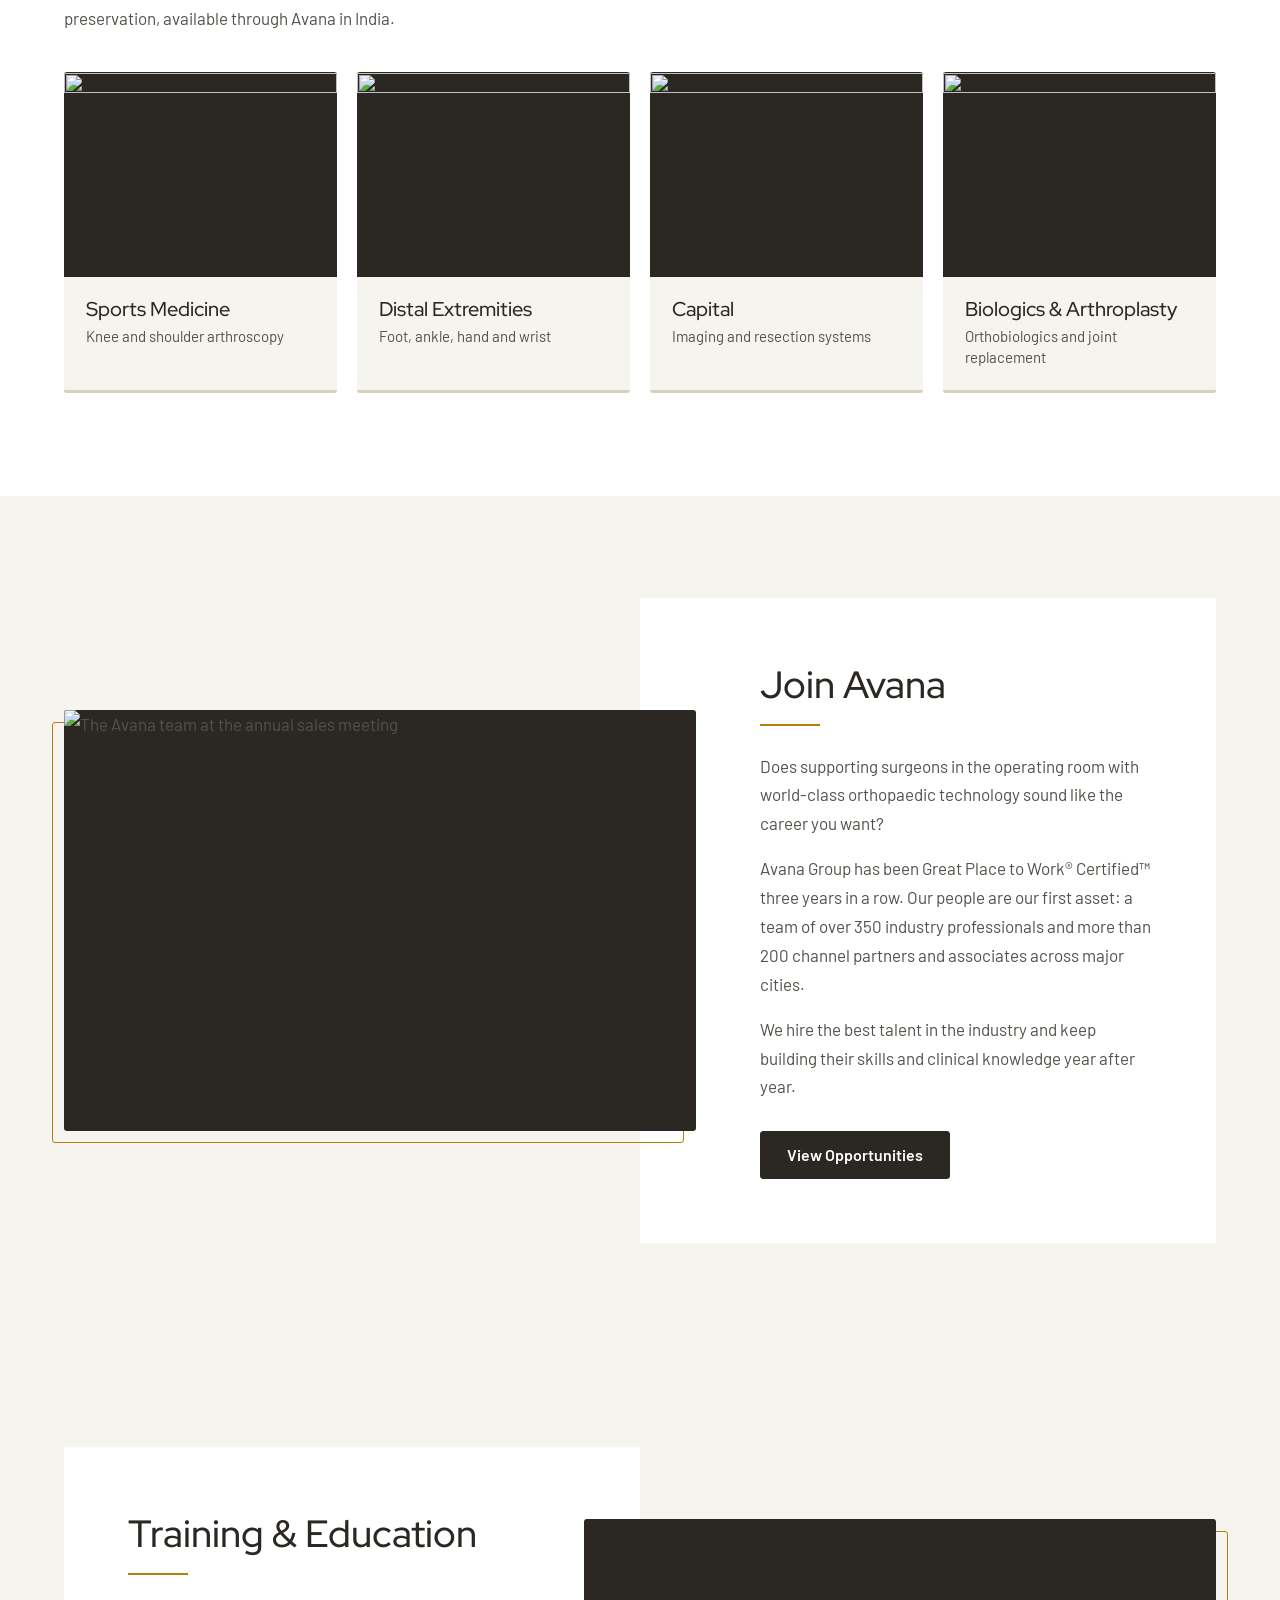
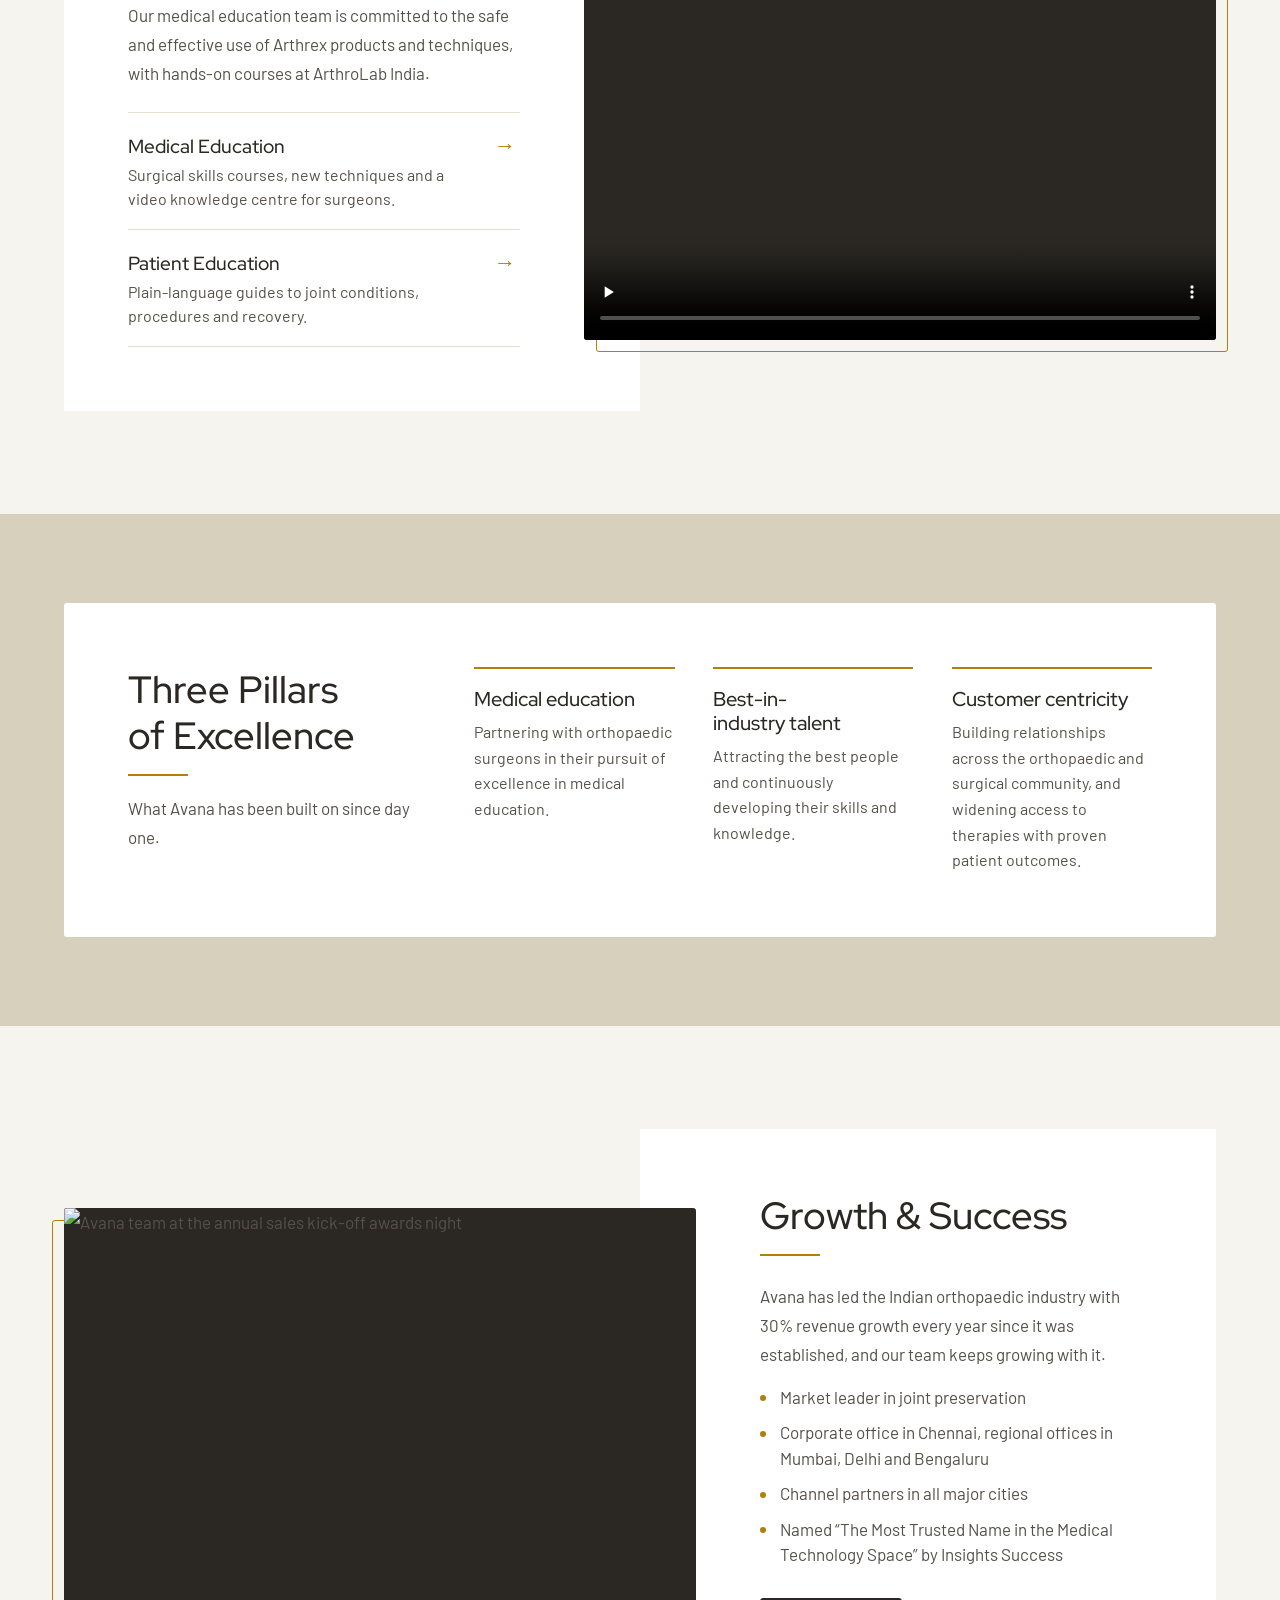
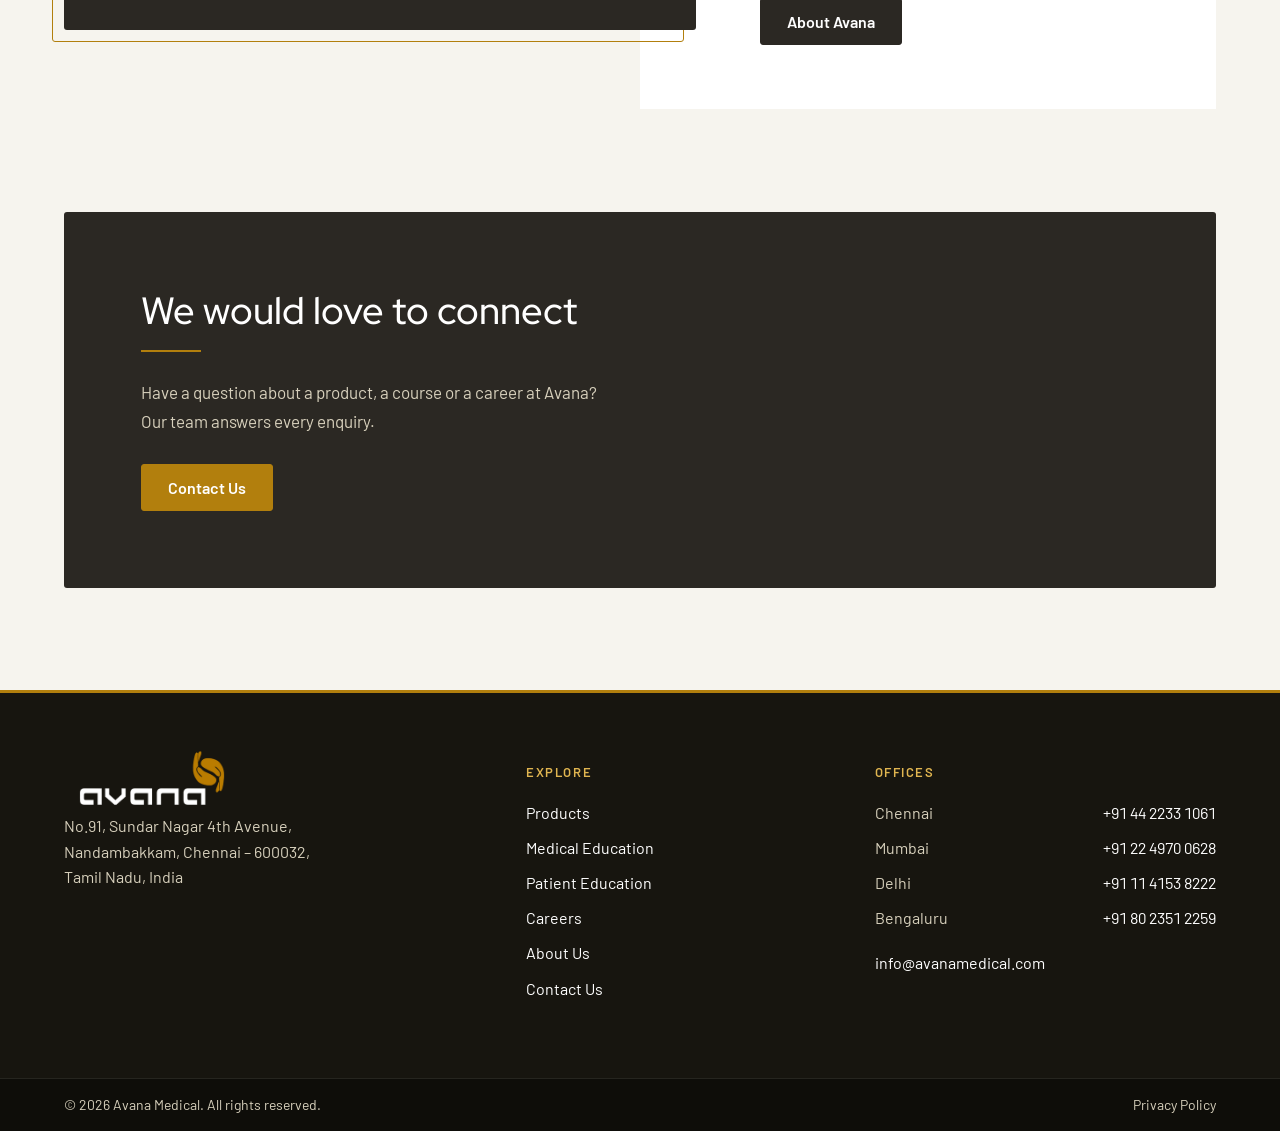
==== commit 14bfa5b8: "Add products catalogue, leadership team, and careers page - Products: filterable catalogue (category" ====
--- a/index.html
+++ b/index.html
@@ -101,7 +101,7 @@
 
         <ul class="product-grid">
           <li>
-            <a class="product" href="products.html#sports-medicine">
+            <a class="product" href="products.html?category=sports-medicine">
               <span class="product__img"><img src="https://avanamedical.com/wp-content/uploads/2023/09/banner_resize-04.jpg" alt="" loading="lazy"></span>
               <span class="product__body">
                 <span class="product__name">Sports Medicine</span>
@@ -110,7 +110,7 @@
             </a>
           </li>
           <li>
-            <a class="product" href="products.html#distal-extremities">
+            <a class="product" href="products.html?category=distal-extremities">
               <span class="product__img"><img src="https://avanamedical.com/wp-content/themes/avana/assets/images/banner-3.jpg" alt="" loading="lazy"></span>
               <span class="product__body">
                 <span class="product__name">Distal Extremities</span>
@@ -119,7 +119,7 @@
             </a>
           </li>
           <li>
-            <a class="product" href="products.html#capital">
+            <a class="product" href="products.html?category=capital-equipment">
               <span class="product__img"><img src="https://avanamedical.com/wp-content/uploads/2025/08/5-scaled.png" alt="" loading="lazy"></span>
               <span class="product__body">
                 <span class="product__name">Capital</span>
@@ -128,7 +128,7 @@
             </a>
           </li>
           <li>
-            <a class="product" href="products.html#biologics-arthroplasty">
+            <a class="product" href="products.html?category=orthobiologics">
               <span class="product__img"><img src="https://avanamedical.com/wp-content/themes/avana/assets/images/banner-2.jpg" alt="" loading="lazy"></span>
               <span class="product__body">
                 <span class="product__name">Biologics &amp; Arthroplasty</span>
--- a/assets/css/style.css
+++ b/assets/css/style.css
@@ -39,6 +39,8 @@
 
 img { display: block; max-width: 100%; height: auto; }
 
+[hidden] { display: none !important; }
+
 a { color: inherit; }
 
 h1, h2, h3 {
@@ -52,7 +54,7 @@
 
 p { margin: 0; }
 
-ul { margin: 0; padding: 0; list-style: none; }
+ul, ol { margin: 0; padding: 0; list-style: none; }
 
 :focus-visible { outline: 2px solid var(--primary); outline-offset: 3px; }
 
@@ -684,3 +686,399 @@
   .orbit__ring, .orbit__sat { animation: none; }
   .reveal-ready [data-reveal] { opacity: 1; translate: none; }
 }
+
+/* =====================================================================
+   About: leadership team (scroll-driven on desktop, stacked elsewhere)
+   ===================================================================== */
+
+.team {
+  position: relative;
+  background:
+    radial-gradient(ellipse at 75% 40%, rgba(178, 127, 13, .16), transparent 60%),
+    var(--night);
+  color: var(--secondary);
+}
+.team .eyebrow { color: var(--gold-light); }
+.team .gold { color: var(--gold-light); }
+
+/* Default (phones, tablets, no JS): one leader after another */
+.team__sticky { padding-block: clamp(56px, 8vw, 100px); }
+.team__side .heading { margin-top: 12px; }
+.team__names, .team__progress { display: none; }
+.team__stage { display: flex; flex-direction: column; gap: 56px; margin-top: 16px; }
+
+.leader { display: grid; grid-template-columns: minmax(0, 220px) minmax(0, 1fr); gap: 28px; align-items: start; }
+.leader__photo { position: relative; margin: 0; }
+.leader__photo::before { content: ""; position: absolute; inset: 12px -12px -12px 12px; border: 1px solid var(--primary); border-radius: 3px; }
+.leader__photo img { position: relative; width: 100%; aspect-ratio: 4 / 5; object-fit: cover; border-radius: 3px; }
+.leader__text { position: relative; display: flex; flex-direction: column; gap: 12px; font-size: 16.5px; line-height: 1.7; }
+.leader__num { position: absolute; top: -.32em; right: 0; color: var(--gold-light); font-family: var(--font-display); font-size: clamp(80px, 11vw, 150px); font-weight: 700; line-height: 1; opacity: .1; pointer-events: none; }
+.leader__role { color: var(--gold-light); font-size: 13px; font-weight: 600; letter-spacing: .14em; text-transform: uppercase; }
+.leader__name { color: var(--white); font-size: clamp(28px, 3.2vw, 42px); font-weight: 500; }
+.leader__since { margin-bottom: 6px; padding-bottom: 16px; border-bottom: 1px solid rgba(215, 208, 188, .18); color: rgba(215, 208, 188, .7); font-size: 15px; }
+
+/* Desktop: the section pins and each scroll step reveals the next leader */
+.team--scroll .team__track { height: calc(100vh + (var(--count) - 1) * 95vh); }
+.team--scroll .team__sticky {
+  position: sticky;
+  top: var(--hh, 84px);
+  display: flex;
+  align-items: center;
+  height: calc(100vh - var(--hh, 84px));
+  padding-block: 32px;
+  overflow: hidden;
+}
+.team--scroll .team__inner { display: grid; grid-template-columns: 250px minmax(0, 1fr); gap: clamp(40px, 5vw, 80px); align-items: center; }
+.team--scroll .team__names { display: flex; flex-direction: column; margin-top: 8px; }
+.team--scroll .team__progress { display: flex; flex-direction: column; gap: 10px; margin-top: 28px; }
+
+.team__name {
+  display: block;
+  width: 100%;
+  padding: 10px 0 10px 16px;
+  border: 0;
+  border-left: 2px solid rgba(215, 208, 188, .18);
+  background: none;
+  color: rgba(215, 208, 188, .55);
+  font-family: var(--font-display);
+  font-size: 16px;
+  font-weight: 500;
+  line-height: 1.3;
+  text-align: left;
+  cursor: pointer;
+  transition: color .3s, border-color .3s;
+}
+.team__name span { display: block; margin-top: 2px; font-family: var(--font-body); font-size: 13px; font-weight: 500; letter-spacing: .04em; }
+.team__name:hover { color: var(--secondary); }
+.team__name[aria-current="true"] { border-left-color: var(--gold-light); color: var(--white); }
+.team__name[aria-current="true"] span { color: var(--gold-light); }
+
+.team__count { color: rgba(215, 208, 188, .6); font-size: 14px; letter-spacing: .1em; font-variant-numeric: tabular-nums; }
+.team__count b { color: var(--white); font-weight: 600; }
+.team__bar { display: block; height: 2px; background: rgba(215, 208, 188, .18); }
+.team__bar i { display: block; width: 0; height: 100%; background: var(--gold-light); }
+
+/* Stacked cards, driven frame by frame from scroll position (main.js sets the
+   transforms). Each card slides up over the last; covered cards shrink, dim and
+   lift so the deck shows behind. */
+.team--scroll .team__stage {
+  position: relative;
+  height: min(600px, calc(100vh - var(--hh, 84px) - 120px));
+  margin-top: 44px;            /* room for the deck edges peeking above */
+}
+.team--scroll .leader {
+  position: absolute;
+  inset: 0;
+  grid-template-columns: minmax(0, .78fr) minmax(0, 1fr);
+  gap: clamp(32px, 4vw, 60px);
+  align-items: stretch;
+  padding: clamp(24px, 2.6vw, 40px);
+  overflow: hidden;
+  border: 1px solid rgba(224, 181, 80, .2);
+  border-top: 2px solid var(--gold-light);
+  border-radius: 6px;
+  background: linear-gradient(150deg, #29241b 0%, #1a1812 60%, #14120d 100%);
+  box-shadow: 0 -24px 60px rgba(0, 0, 0, .5);
+  transform-origin: 50% 0;
+  will-change: transform;
+}
+/* Dimming layer for covered cards */
+.team--scroll .leader::after { content: ""; position: absolute; inset: 0; background: #0b0a07; opacity: var(--shade, 0); pointer-events: none; }
+
+.team--scroll .leader__photo { height: 100%; overflow: hidden; border-radius: 4px; }
+.team--scroll .leader__photo::before { display: none; }
+.team--scroll .leader__photo img { width: 100%; height: 124%; aspect-ratio: auto; object-fit: cover; object-position: center top; transform: translate3d(0, var(--py, 0%), 0); will-change: transform; }
+
+.team--scroll .leader__text { align-self: center; opacity: var(--to, 1); transform: translate3d(0, var(--ty, 0px), 0); will-change: transform, opacity; }
+.team--scroll .leader__num { opacity: .1; }
+
+@media (max-width: 560px) {
+  .leader { grid-template-columns: 1fr; }
+  .leader__photo { max-width: 260px; }
+}
+
+/* =====================================================================
+   Products: catalogue + detail
+   ===================================================================== */
+
+.page-hero--slim { padding-block: 26px; text-align: left; }
+.page-hero--slim .crumbs { flex-wrap: wrap; justify-content: flex-start; margin: 0; }
+
+/* Catalogue layout: filter rail + grid */
+.catalog { display: grid; grid-template-columns: 260px minmax(0, 1fr); gap: clamp(28px, 4vw, 48px); align-items: start; }
+
+.filters {
+  position: sticky;
+  top: 104px;
+  display: flex;
+  flex-direction: column;
+  gap: 26px;
+  padding: 24px;
+  border-top: 3px solid var(--primary);
+  border-radius: 4px;
+  background: var(--white);
+  box-shadow: 0 10px 30px rgba(43, 40, 35, .07);
+}
+.filters__search { display: flex; flex-direction: column; gap: 8px; }
+.filters__search label, .filters__group legend { color: var(--primary-dark); font-size: 12.5px; font-weight: 600; letter-spacing: .14em; text-transform: uppercase; }
+.filters__search input { width: 100%; padding: 11px 13px; border: 1px solid #cbc3ad; border-radius: 3px; background: var(--paper); color: var(--ink); font: inherit; font-size: 15.5px; }
+.filters__search input:focus { border-color: var(--primary); outline: 2px solid rgba(178, 127, 13, .3); outline-offset: 0; }
+.filters__group { margin: 0; padding: 0; border: 0; min-width: 0; }
+.filters__group legend { padding: 0; margin-bottom: 10px; }
+.filters__list { display: flex; flex-direction: column; gap: 2px; }
+
+.fbtn {
+  display: flex;
+  justify-content: space-between;
+  align-items: center;
+  gap: 12px;
+  width: 100%;
+  padding: 9px 12px;
+  border: 0;
+  border-radius: 3px;
+  background: none;
+  color: var(--ink-soft);
+  font: inherit;
+  font-size: 15.5px;
+  line-height: 1.3;
+  text-align: left;
+  cursor: pointer;
+  transition: background-color .15s, color .15s;
+}
+.fbtn:hover { background: var(--paper); color: var(--ink); }
+.fbtn[aria-pressed="true"] { background: var(--sand-light); color: var(--ink); font-weight: 600; box-shadow: inset 3px 0 0 var(--primary); }
+.fbtn:disabled { opacity: .45; cursor: default; }
+.fbtn:disabled:hover { background: none; }
+.fbtn__count { color: #8d877b; font-size: 14px; font-weight: 500; font-variant-numeric: tabular-nums; }
+
+.filters__clear { align-self: flex-start; padding: 0; border: 0; background: none; color: var(--primary-dark); font: inherit; font-size: 15px; font-weight: 600; text-decoration: underline; cursor: pointer; }
+
+.catalog__head { display: flex; justify-content: space-between; align-items: flex-end; flex-wrap: wrap; gap: 12px 24px; margin-bottom: 26px; padding-bottom: 18px; border-bottom: 1px solid var(--line); }
+.catalog__title { font-size: clamp(24px, 2.4vw, 30px); }
+.catalog__intro { max-width: 60ch; margin-top: 6px; font-size: 16px; }
+.catalog__count { color: var(--ink); font-size: 15px; font-variant-numeric: tabular-nums; }
+
+.catalog__empty { display: flex; flex-direction: column; align-items: center; gap: 12px; padding: 56px 24px; border-radius: 4px; background: var(--white); text-align: center; }
+.catalog__empty h3, .pdp__missing-title { font-size: 22px; }
+.catalog__empty .btn { margin-top: 8px; cursor: pointer; }
+
+/* Product cards */
+.pgrid { display: grid; grid-template-columns: repeat(3, minmax(0, 1fr)); gap: 24px; }
+.pgrid > li { display: flex; }
+
+.pcard {
+  display: flex;
+  flex-direction: column;
+  width: 100%;
+  overflow: hidden;
+  border-bottom: 3px solid transparent;
+  border-radius: 4px;
+  background: var(--white);
+  box-shadow: 0 6px 20px rgba(43, 40, 35, .06);
+  text-decoration: none;
+  transition: transform .25s, box-shadow .25s, border-color .25s;
+}
+.pcard:hover { transform: translateY(-5px); border-bottom-color: var(--primary); box-shadow: 0 18px 40px rgba(43, 40, 35, .13); }
+.pcard__img { position: relative; display: block; overflow: hidden; background: var(--sand-light); }
+.pcard__img img { width: 100%; aspect-ratio: 4 / 3; object-fit: cover; transition: transform .5s; }
+.pcard:hover .pcard__img img { transform: scale(1.04); }
+.pcard__badge { position: absolute; top: 12px; left: 12px; padding: 4px 10px; border-radius: 2px; background: var(--ink); color: var(--white); font-size: 11.5px; font-weight: 600; letter-spacing: .12em; text-transform: uppercase; }
+.pcard__body { flex: 1; display: flex; flex-direction: column; gap: 8px; padding: 20px 22px 22px; }
+.pcard__meta { display: flex; justify-content: space-between; gap: 12px; font-size: 12px; font-weight: 600; letter-spacing: .1em; text-transform: uppercase; }
+.pcard__brand { color: var(--primary-dark); }
+.pcard__cat { color: #8d877b; text-align: right; }
+.pcard__name { color: var(--ink); font-family: var(--font-display); font-size: 19px; font-weight: 500; line-height: 1.3; }
+.pcard__summary { display: -webkit-box; overflow: hidden; color: var(--ink-soft); font-size: 15px; line-height: 1.55; -webkit-line-clamp: 2; -webkit-box-orient: vertical; }
+.pcard__more { margin-top: auto; padding-top: 6px; color: var(--primary-dark); font-size: 15px; font-weight: 600; }
+.pcard:hover .pcard__more span { margin-left: 4px; }
+
+/* Product detail */
+.pdp { display: grid; grid-template-columns: minmax(0, 1.05fr) minmax(0, .95fr); gap: clamp(32px, 5vw, 72px); align-items: start; }
+.pdp__gallery { display: flex; flex-direction: column; gap: 20px; }
+.pdp__stage img { aspect-ratio: 4 / 3; object-fit: cover; background: var(--sand-light); }
+.pdp__thumbs { display: flex; flex-wrap: wrap; gap: 12px; margin-inline: 14px; }
+.pdp__thumb { width: 104px; padding: 0; overflow: hidden; border: 2px solid transparent; border-radius: 3px; background: none; cursor: pointer; opacity: .75; transition: opacity .15s, border-color .15s; }
+.pdp__thumb:hover { opacity: 1; }
+.pdp__thumb[aria-pressed="true"] { border-color: var(--primary); opacity: 1; }
+.pdp__thumb img { width: 100%; aspect-ratio: 4 / 3; object-fit: cover; }
+
+.pdp__info { display: flex; flex-direction: column; align-items: flex-start; gap: 16px; }
+.pdp__title { font-size: clamp(30px, 3.6vw, 44px); font-weight: 500; line-height: 1.15; }
+.pdp__tags { display: flex; flex-wrap: wrap; gap: 8px; }
+.tag { display: inline-block; padding: 5px 13px; border: 1px solid var(--line); border-radius: 999px; background: var(--white); color: var(--ink); font-size: 14px; line-height: 1.4; text-decoration: none; }
+a.tag:hover { border-color: var(--primary); color: var(--primary-dark); }
+.tag--code { color: var(--ink-soft); font-variant-numeric: tabular-nums; }
+.pdp__actions { display: flex; flex-wrap: wrap; gap: 12px; margin-top: 8px; }
+
+.pdp__details { grid-column: 1 / -1; display: grid; grid-template-columns: minmax(0, 1.15fr) minmax(0, 1fr); gap: clamp(28px, 5vw, 64px); margin-top: clamp(24px, 4vw, 40px); padding-top: clamp(36px, 5vw, 56px); border-top: 1px solid var(--line); }
+.pdp__details .heading { font-size: clamp(22px, 2.2vw, 28px); margin-bottom: 22px; }
+.pdp__desc p + p { margin-top: 14px; }
+
+.spec-wrap { overflow-x: auto; }
+.spec { width: 100%; border-collapse: collapse; border-radius: 4px; overflow: hidden; background: var(--white); font-size: 15.5px; }
+.spec th, .spec td { padding: 12px 16px; border-bottom: 1px solid var(--line); text-align: left; vertical-align: top; }
+.spec tr:last-child th, .spec tr:last-child td { border-bottom: 0; }
+.spec th { width: 42%; background: #faf8f3; color: var(--ink); font-weight: 600; }
+.brandbox { display: flex; flex-direction: column; gap: 6px; margin-top: 22px; padding: 18px 20px; border-left: 3px solid var(--primary); background: var(--sand-light); font-size: 15.5px; line-height: 1.6; }
+.brandbox strong { color: var(--ink); }
+
+@media (max-width: 1100px) {
+  .pgrid { grid-template-columns: repeat(2, minmax(0, 1fr)); }
+}
+
+@media (max-width: 860px) {
+  .catalog { grid-template-columns: 1fr; }
+  .filters { position: static; gap: 20px; }
+  .filters__list { flex-direction: row; flex-wrap: wrap; gap: 8px; }
+  .fbtn { width: auto; padding: 7px 14px; border: 1px solid var(--line); border-radius: 999px; }
+  .fbtn[aria-pressed="true"] { border-color: var(--primary); box-shadow: none; }
+  .fbtn__count { font-size: 13px; }
+  .pdp, .pdp__details { grid-template-columns: 1fr; }
+  .pdp__stage { max-width: none; width: auto; }
+}
+
+@media (max-width: 560px) {
+  .pgrid { grid-template-columns: 1fr; }
+  .pdp__thumb { width: 84px; }
+  .pdp__actions .btn { flex: 1; text-align: center; }
+}
+
+/* =====================================================================
+   Careers
+   ===================================================================== */
+
+/* Small figures row inside the intro card */
+.mini-stats { display: grid; grid-template-columns: repeat(3, minmax(0, 1fr)); align-self: stretch; margin: 6px 0 0; border-block: 1px solid var(--line); }
+.mini-stats > div { display: flex; flex-direction: column-reverse; gap: 2px; padding: 14px 12px 14px 0; }
+.mini-stats > div + div { padding-left: 16px; border-left: 1px solid var(--line); }
+.mini-stats dd { margin: 0; color: var(--primary); font-family: var(--font-display); font-size: 28px; font-weight: 700; line-height: 1.1; font-variant-numeric: tabular-nums; }
+.mini-stats dt { color: var(--ink); font-size: 13.5px; line-height: 1.35; }
+
+.perks { grid-template-columns: repeat(3, minmax(0, 1fr)); }
+
+/* Life at Avana: endless photo strip */
+.life { overflow: hidden; }
+.life__head { display: grid; grid-template-columns: minmax(0, 1fr) minmax(0, 1fr); gap: 24px 48px; align-items: end; margin-bottom: 36px; }
+.life__head .heading { margin-bottom: 0; }
+.marquee { overflow: hidden; mask-image: linear-gradient(90deg, transparent 0, #000 6%, #000 94%, transparent 100%); -webkit-mask-image: linear-gradient(90deg, transparent 0, #000 6%, #000 94%, transparent 100%); }
+.marquee__track { display: flex; gap: 20px; width: max-content; animation: marquee 70s linear infinite; }
+.marquee:hover .marquee__track { animation-play-state: paused; }
+.marquee__item { position: relative; flex: none; margin: 0; overflow: hidden; border-radius: 4px; }
+.marquee__item img { height: clamp(200px, 24vw, 280px); width: auto; max-width: none; transition: transform .6s; }
+.marquee__item:hover img { transform: scale(1.05); }
+.marquee__item figcaption { position: absolute; left: 0; right: 0; bottom: 0; padding: 36px 18px 14px; background: linear-gradient(to top, rgba(14, 13, 9, .85), transparent); color: var(--white); font-family: var(--font-display); font-size: 15px; font-weight: 500; }
+@keyframes marquee { to { transform: translateX(calc(-50% - 10px)); } }
+
+/* Hiring process: connector fills as the timeline scrolls into view */
+.steps { position: relative; margin-top: 20px; }
+.steps__list { position: relative; display: grid; grid-template-columns: repeat(4, minmax(0, 1fr)); gap: 28px; }
+.steps__line { position: absolute; top: 27px; left: 12.5%; right: 12.5%; height: 2px; background: rgba(178, 127, 13, .2); }
+.steps__line i { display: block; height: 100%; background: var(--primary); transform: scaleX(0); transform-origin: left; }
+.step { display: flex; flex-direction: column; align-items: center; gap: 10px; text-align: center; }
+.step__dot {
+  position: relative;
+  display: grid;
+  place-items: center;
+  width: 56px;
+  height: 56px;
+  margin-bottom: 8px;
+  border: 2px solid rgba(178, 127, 13, .35);
+  border-radius: 50%;
+  background: var(--sand-light);
+  color: var(--primary-dark);
+  font-family: var(--font-display);
+  font-size: 20px;
+  font-weight: 700;
+  transition: background-color .4s, border-color .4s, color .4s, box-shadow .4s;
+}
+.step.is-on .step__dot { border-color: var(--primary); background: var(--primary); color: var(--white); box-shadow: 0 0 0 8px rgba(178, 127, 13, .15); }
+.step h3 { font-size: 19px; }
+.step p { max-width: 30ch; font-size: 15.5px; line-height: 1.6; }
+
+/* Open positions */
+.jobs-head { display: flex; justify-content: space-between; align-items: flex-end; flex-wrap: wrap; gap: 12px 24px; }
+.jobs-head .heading { margin-bottom: 18px; }
+.jobs-head__intro { max-width: 60ch; }
+.jobbar { display: grid; grid-template-columns: minmax(0, 1.4fr) minmax(0, 1fr) minmax(0, 1fr); gap: 16px; margin: 28px 0 24px; padding: 20px; border-top: 3px solid var(--primary); border-radius: 4px; background: var(--white); box-shadow: 0 10px 30px rgba(43, 40, 35, .07); }
+.jobbar .field label { color: var(--primary-dark); font-size: 12.5px; letter-spacing: .14em; text-transform: uppercase; }
+
+.field select {
+  width: 100%;
+  padding: 13px 40px 13px 14px;
+  border: 1px solid #cbc3ad;
+  border-radius: 3px;
+  background: var(--white) url("data:image/svg+xml,%3Csvg xmlns='http://www.w3.org/2000/svg' width='12' height='8' viewBox='0 0 12 8'%3E%3Cpath d='M1 1.5 6 6.5l5-5' fill='none' stroke='%23b27f0d' stroke-width='1.8' stroke-linecap='round' stroke-linejoin='round'/%3E%3C/svg%3E") right 14px center no-repeat;
+  color: var(--ink);
+  font: inherit;
+  line-height: 1.4;
+  appearance: none;
+  -webkit-appearance: none;
+  cursor: pointer;
+}
+.field select:focus { border-color: var(--primary); outline: 2px solid rgba(178, 127, 13, .3); outline-offset: 0; }
+.field__opt { color: #8d877b; font-weight: 400; }
+
+.jobs { display: flex; flex-direction: column; gap: 12px; }
+.job { border: 1px solid var(--line); border-left: 3px solid transparent; border-radius: 4px; background: var(--white); transition: border-color .25s, box-shadow .25s; }
+.job:hover { box-shadow: 0 10px 28px rgba(43, 40, 35, .08); }
+.job.is-open { border-left-color: var(--primary); box-shadow: 0 14px 36px rgba(43, 40, 35, .1); }
+.job__title-wrap { font: inherit; }
+.job__toggle { display: flex; justify-content: space-between; align-items: center; gap: 20px; width: 100%; padding: 22px 24px; border: 0; background: none; color: inherit; font: inherit; text-align: left; cursor: pointer; }
+.job__main { display: flex; flex-direction: column; gap: 10px; min-width: 0; }
+.job__title { color: var(--ink); font-family: var(--font-display); font-size: 20px; font-weight: 500; line-height: 1.3; }
+.job__toggle:hover .job__title { color: var(--primary-dark); }
+.job__meta { display: flex; flex-wrap: wrap; gap: 6px; }
+.job__chip { padding: 3px 10px; border-radius: 999px; background: var(--paper); color: var(--ink-soft); font-size: 13.5px; line-height: 1.5; }
+.job__chip--loc { background: var(--sand-light); color: var(--ink); font-weight: 600; }
+.job__side { display: flex; flex: none; align-items: center; gap: 18px; }
+.job__posted { color: #8d877b; font-size: 14px; white-space: nowrap; }
+.job__chev { position: relative; width: 34px; height: 34px; border: 1px solid var(--line); border-radius: 50%; transition: transform .3s, background-color .3s, border-color .3s; }
+.job__chev::before { content: ""; position: absolute; left: 50%; top: 45%; width: 8px; height: 8px; border: solid var(--primary); border-width: 0 2px 2px 0; transform: translate(-50%, -50%) rotate(45deg); }
+.job.is-open .job__chev { transform: rotate(180deg); border-color: var(--primary); background: var(--sand-light); }
+.job__panel { display: flex; flex-direction: column; align-items: flex-start; gap: 20px; padding: 0 24px 26px; animation: job-open .35s ease; }
+.job__summary { max-width: 75ch; padding-top: 18px; border-top: 1px solid var(--line); color: var(--ink); }
+.job__cols { display: grid; grid-template-columns: minmax(0, 1fr) minmax(0, 1fr); gap: 32px; align-self: stretch; }
+.job__cols h4 { margin: 0 0 12px; color: var(--ink); font-family: var(--font-display); font-size: 17px; font-weight: 500; }
+.job__cols .checks { gap: 8px; font-size: 15.5px; }
+@keyframes job-open { from { opacity: 0; transform: translateY(-6px); } }
+
+.jobs-foot { margin-top: 24px; text-align: center; }
+.jobs-foot a { color: var(--primary-dark); font-weight: 600; }
+
+.next-steps { display: flex; flex-direction: column; gap: 10px; counter-reset: next; }
+.next-steps li { position: relative; padding-left: 34px; line-height: 1.55; counter-increment: next; }
+.next-steps li::before { content: counter(next); position: absolute; left: 0; top: 0; display: grid; place-items: center; width: 22px; height: 22px; border: 1px solid var(--gold-light); border-radius: 50%; color: var(--gold-light); font-size: 12px; font-weight: 600; }
+.next-steps strong { color: var(--white); }
+
+@media (max-width: 1000px) {
+  .perks { grid-template-columns: repeat(2, minmax(0, 1fr)); }
+}
+
+@media (max-width: 860px) {
+  .perks { grid-template-columns: 1fr; }
+  .life__head { grid-template-columns: 1fr; }
+  .steps__list { grid-template-columns: 1fr; gap: 26px; }
+  .steps__line { top: 28px; bottom: 28px; left: 27px; right: auto; width: 2px; height: auto; }
+  .steps__line i { transform: scaleY(var(--fill, 0)) !important; transform-origin: top; }
+  .step { flex-direction: row; flex-wrap: wrap; align-items: flex-start; gap: 4px 18px; text-align: left; }
+  .step__dot { margin: 0; flex: none; }
+  .step h3 { flex: 1; align-self: center; }
+  .step p { flex-basis: 100%; max-width: none; padding-left: 74px; }
+  .jobbar { grid-template-columns: 1fr 1fr; }
+  .jobbar .field:first-child { grid-column: 1 / -1; }
+  .job__cols { grid-template-columns: 1fr; gap: 20px; }
+  .job__posted { display: none; }
+}
+
+@media (max-width: 560px) {
+  .mini-stats dd { font-size: 23px; }
+  .jobbar { grid-template-columns: 1fr; }
+  .job__toggle { padding: 18px; }
+  .job__panel { padding: 0 18px 22px; }
+}
+
+@media (prefers-reduced-motion: reduce) {
+  .marquee { overflow-x: auto; }
+  .marquee__track { animation: none; }
+  .job__panel { animation: none; }
+}
